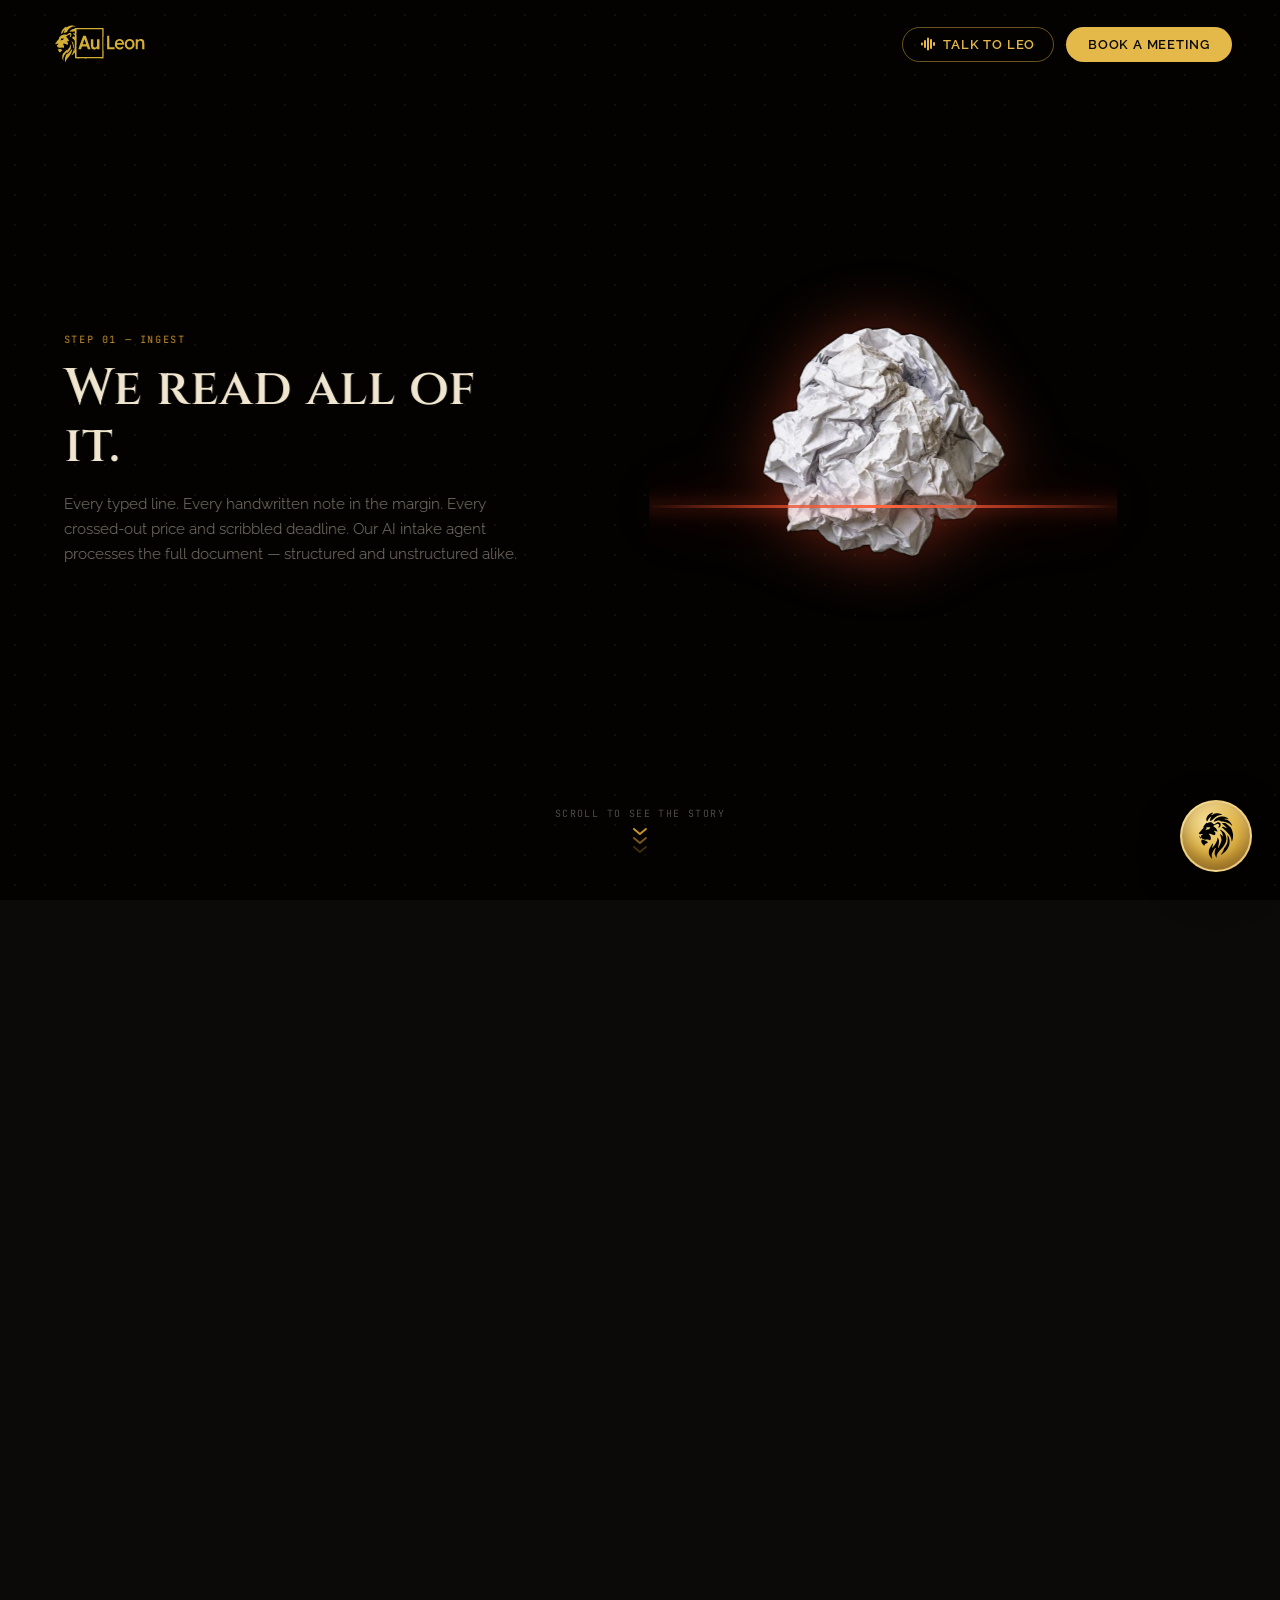
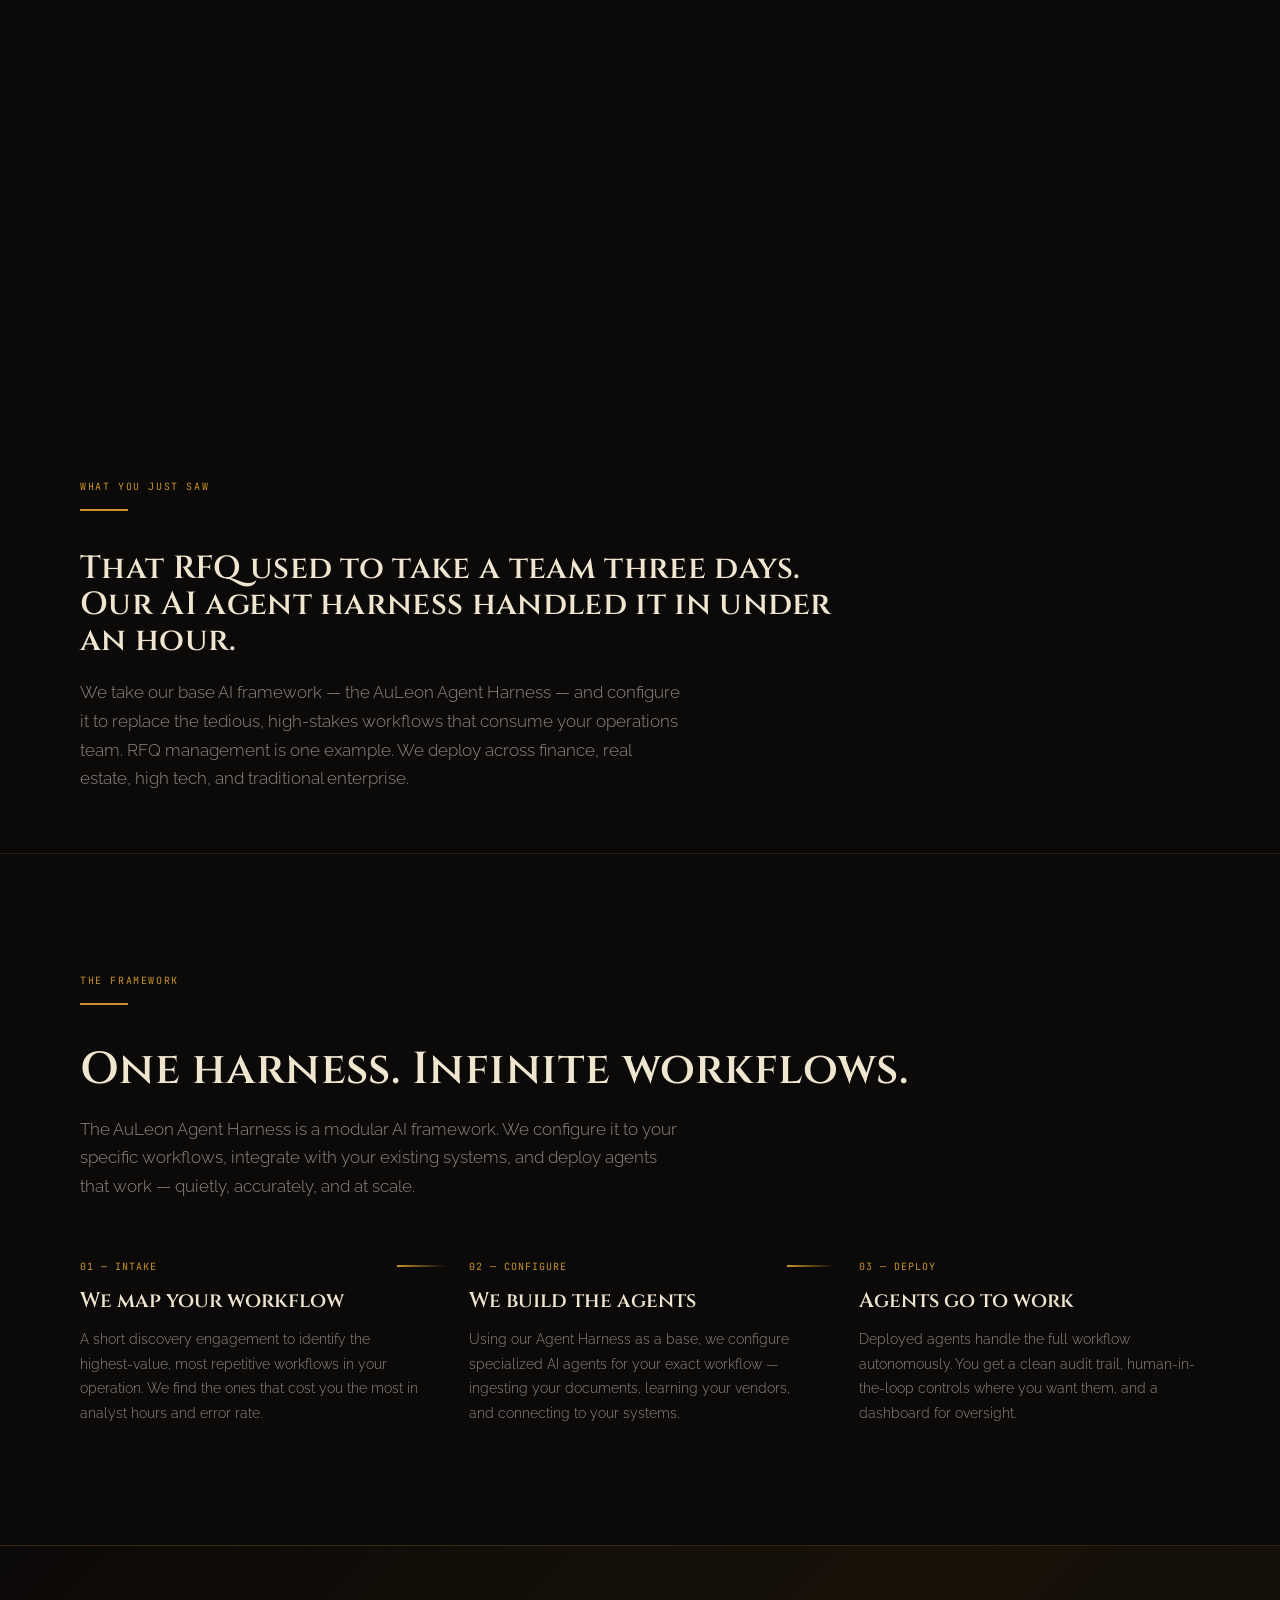
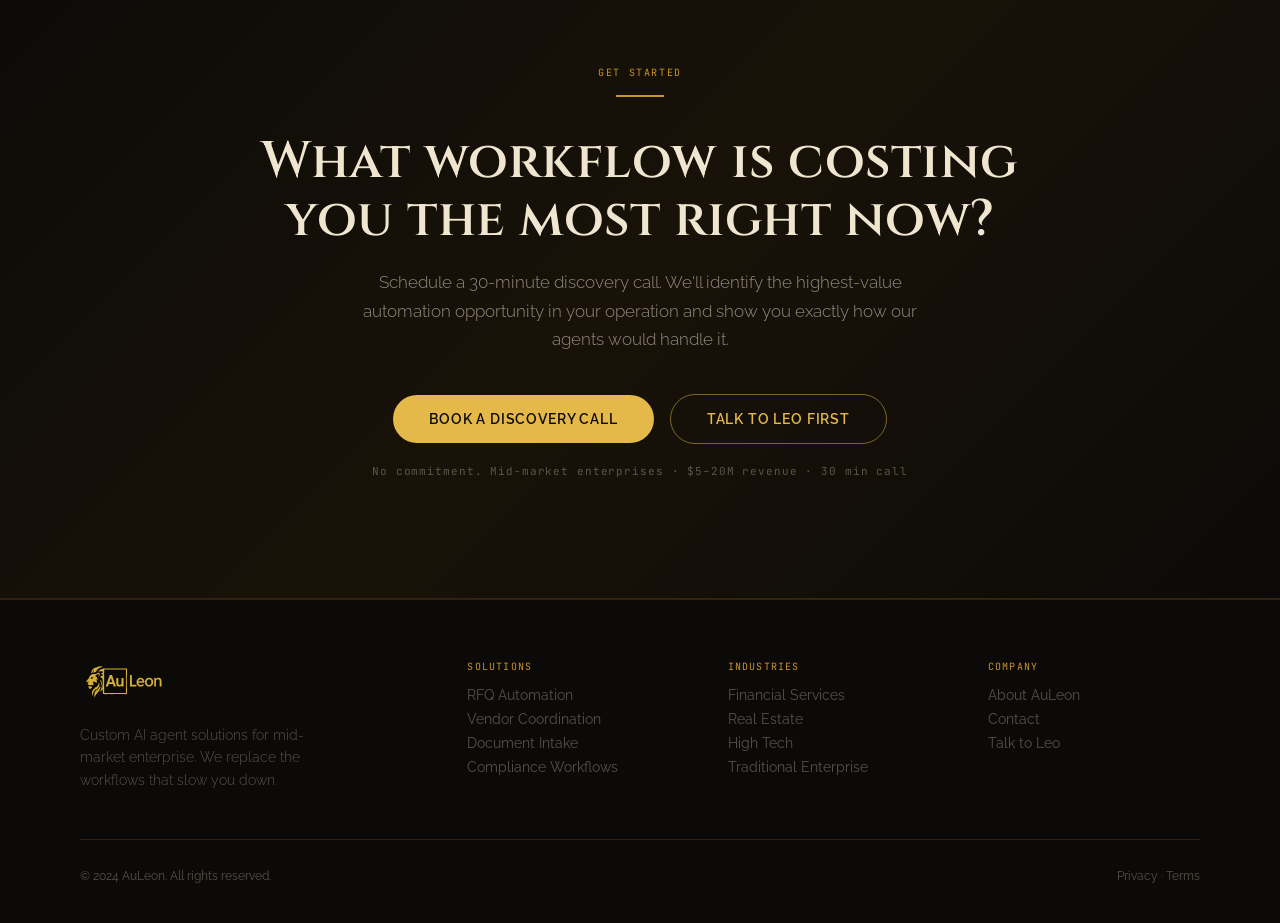
==== index.html @ 20fb51c5 "Rename AuLeon.html to index.html for Vercel serving" ====
<!DOCTYPE html>
<html lang="en">
<head>
<meta charset="UTF-8" />
<meta name="viewport" content="width=device-width, initial-scale=1" />
<title>AuLeon — Custom AI Solutions</title>
<link rel="stylesheet" href="auleon-styles.css" />
</head>
<body>

<!-- ── Progress line ─────────────────────────────────────── -->
<div id="progress-line"></div>

<!-- ── Nav ───────────────────────────────────────────────── -->
<nav id="nav">
  <img src="assets/logo.svg" alt="AuLeon" class="nav-logo" />
  <div class="nav-right">
    <button class="nav-chat-btn" onclick="toggleChat()">
      <svg width="14" height="14" viewBox="0 0 14 14" fill="currentColor"><rect x="0" y="5.5" width="2" height="3" rx="1"/><rect x="3" y="3" width="2" height="8" rx="1"/><rect x="6" y="0.5" width="2" height="13" rx="1"/><rect x="9" y="2" width="2" height="10" rx="1"/><rect x="12" y="5" width="2" height="4" rx="1"/></svg>
      Talk to Leo
    </button>
    <button class="nav-cta" onclick="slowScrollTo('cta-section')">Book a Meeting</button>
  </div>
</nav>

<!-- ══════════════════════════════════════════════════════════
     PARALLAX SCROLL SECTION  (600vh, sticky hero inside)
══════════════════════════════════════════════════════════ -->
<section id="scroll-section" style="height:400vh;">
  <div id="sticky-scene">

    <!-- (old particle/skyline/scan canvases removed — video is now the sole background) -->
    <canvas id="bg-canvas" style="display:none !important;"></canvas>
    <video   id="skyline-video" style="display:none !important;"></video>
    <canvas id="skyline-canvas" style="display:none !important;"></canvas>
    <canvas id="blue-scan-canvas" style="display:none !important;"></canvas>

    <!-- Scroll-synced background video (stays in place, scrubbed by scroll).
         NOTE: src is assigned via JS as a Blob URL so the whole file is local
         and fully seekable (mp4 moov atom is at end of file → not seekable
         via HTTP range without faststart). -->
    <video id="scroll-bg-video" muted playsinline preload="auto" autoplay loop
           data-src="assets/scroll-bg.mp4"
           style="position:absolute;inset:0;width:100%;height:100%;object-fit:cover;
                  z-index:1;pointer-events:none;opacity:0;
                  background:#0a0805;"></video>
    <!-- Once frames are extracted, we paint into this canvas instead of seeking the <video>. -->
    <canvas id="scroll-bg-canvas"
            style="position:absolute;inset:0;width:100%;height:100%;
                   z-index:1;pointer-events:none;
                   background:#0a0805;object-fit:cover;"></canvas>
    <!-- 30% black overlay over video. -->
    <div id="scroll-bg-overlay"
         style="position:absolute;inset:0;background:rgba(0,0,0,0.70);
                z-index:2;pointer-events:none;"></div>

    <!-- Loader -->
    <div id="loader">
      <img src="assets/logo.svg" alt="AuLeon" class="loader-logo" />
      <div id="loader-label">Preparing your story</div>
      <div id="loader-track"><div id="loader-bar"></div></div>
    </div>

    <!-- ── Paper anchor + canvas (sits ABOVE the video background) ── -->
    <div id="paper-anchor" style="position:relative;z-index:10;">
      <div id="paper-wrapper">
        <canvas id="paper-canvas"></canvas>
        <!-- Scan line overlay (lives inside paper-wrapper so it moves with it) -->
        <div id="scan-overlay">
          <div id="scan-line"></div>
        </div>
      </div>
    </div>

    <!-- ── Text blocks ──────────────────────────────────── -->

    <!-- 1. Hero text — RIGHT side, visible at start -->
    <div id="text-hero" class="text-block text-right">
      <div class="txt-label">Custom AI Solutions</div>
      <h1 class="txt-headline">The complexity behind every winning bid.</h1>
      <p class="txt-body">Custom AI agents that handle the entire RFQ workflow — from the first crumpled document to contract award. No spreadsheets. No missed annotations. No lost context.</p>
      <div style="display:flex;gap:12px;margin-top:26px;">
        <button class="txt-cta" onclick="slowScrollTo('scroll-section')">See How It Works</button>
        <button class="txt-cta secondary" onclick="toggleChat()">Talk to Leo</button>
      </div>
    </div>

    <!-- 2. Reality text — LEFT side, after paper lands -->
    <div id="text-reality" class="text-block text-left">
      <div class="txt-label">The Problem</div>
      <h2 class="txt-headline">This is how deals actually arrive.</h2>
      <p class="txt-body">Coffee-stained. Annotated by three different teams. Passed around until someone guesses at the right answer. Every mid-market enterprise knows this document. So do we.</p>
    </div>

    <!-- 3. Scan text — LEFT side, during red laser -->
    <div id="text-scan" class="text-block text-left">
      <div class="txt-label">Step 01 — Ingest</div>
      <h2 class="txt-headline">We read all of it.</h2>
      <p class="txt-body">Every typed line. Every handwritten note in the margin. Every crossed-out price and scribbled deadline. Our AI intake agent processes the full document — structured and unstructured alike.</p>
    </div>

    <!-- 4. Digitize text — LEFT side, paired with screen-1 (clean RFQ PDF) -->
    <div id="text-digitize" class="text-block text-left">
      <div class="txt-label">Step 02 — Structure</div>
      <h2 class="txt-headline">A clean, digital record.</h2>
      <p class="txt-body">Your RFQ becomes a structured, machine-readable document in seconds. Line items, specs, deadlines, clarification questions — each mapped to its owner and tracked through to completion.</p>
    </div>

    <!-- 5. Outreach text — LEFT side, paired with screen-2 (vendor outreach dispatched) -->
    <div id="text-outreach" class="text-block text-left">
      <div class="txt-label">Step 03 — Outreach</div>
      <h2 class="txt-headline">Suppliers contacted.<br>Replies tracked.</h2>
      <p class="txt-body">Fourteen vendors emailed with clarification requests — drafted, routed, and tracked automatically. Every reply maps back to the original line item. No analyst in the loop.</p>
    </div>

    <!-- 6. Negotiate & Score — LEFT side, paired with screens 3 + 4 (calls + bids) -->
    <div id="text-negotiate" class="text-block text-left">
      <div class="txt-label">Step 04 — Negotiate &amp; Score</div>
      <h2 class="txt-headline">Conversations had.<br>Bids weighed.</h2>
      <p class="txt-body">The agent conducts and transcribes vendor calls — pulling lead times, prices, and commitments without an analyst on the line. Then it normalizes 147 data points across every bid into one ranked comparison. Days of cross-referencing, in seconds.</p>
    </div>

    <!-- 7. Submit & Confirm — LEFT side, paired with screens 5 + 6 (submission + acknowledged) -->
    <div id="text-submit" class="text-block text-left">
      <div class="txt-label">Step 05 — Submit &amp; Confirm</div>
      <h2 class="txt-headline">Package compiled.<br>Receipt confirmed.</h2>
      <p class="txt-body">Quote form, certifications, pricing worksheet, and clarification responses — assembled into a complete bid package and submitted 23 hours before deadline. Receipt acknowledged. Full audit trail logged.</p>
    </div>

    <!-- 8. Final text — "What you just saw" — LEFT side, screen-7 on right -->
    <div id="text-award" class="text-block text-left">
      <div class="txt-label">What you just saw</div>
      <h2 class="txt-headline">Zero analysts.<br>One agent<br>harness.</h2>
      <p class="txt-body">Your messiest workflow — ingested, structured, executed, and delivered on time. This is what the AuLeon Agent Harness does for mid-market enterprises.</p>
      <div style="display:flex;gap:12px;margin-top:28px;flex-wrap:wrap;">
        <button class="txt-cta" onclick="slowScrollTo('scroll-section')">See How It Works</button>
        <button class="txt-cta secondary" onclick="toggleChat()">Talk to Leo</button>
      </div>
    </div>

    <!-- ── RFQ Screen overlays (provided images) ─────────── -->
    <div id="screen-1" class="screen-overlay">
      <img src="assets/frames/rfq_step_01.png" alt="Clean digital RFQ" />
    </div>
    <!-- Screen 2 — Outreach Emails Dispatched -->
    <div id="screen-2" class="screen-overlay screen-generated">
      <div class="sg-chrome">
        <span class="sg-dot r"></span><span class="sg-dot y"></span><span class="sg-dot g"></span>
        <span class="sg-title">Procurement Automation / Vendor Outreach</span>
        <span class="sg-badge submitted">14 SENT</span>
      </div>
      <div class="sg-body">
        <div class="sg-h1">Vendor outreach dispatched</div>
        <div class="sg-sub">AI agent drafted and routed 14 clarification requests — zero analyst involvement.</div>
        <div class="sg-card">
          <div class="sg-card-h">Outreach log</div>
          <div class="sg-row"><span>📧 Acme Metals — pricing clarification, lead time</span><span style="color:#15803d;font-size:11px;font-weight:600;">REPLIED 2h</span></div>
          <div class="sg-row"><span>📧 Summit Precision — ISO cert + capacity query</span><span style="color:#15803d;font-size:11px;font-weight:600;">REPLIED 4h</span></div>
          <div class="sg-row"><span>📧 NorthStar Fab — alternate spec inquiry</span><span style="color:#d97706;font-size:11px;font-weight:600;">AWAITING</span></div>
          <div class="sg-row"><span>📧 Riverside Components — volume discount table</span><span style="color:#15803d;font-size:11px;font-weight:600;">REPLIED 1h</span></div>
          <div class="sg-row"><span>📧 Pacific Alloys — material certification docs</span><span style="color:#15803d;font-size:11px;font-weight:600;">REPLIED 6h</span></div>
          <div class="sg-row"><span>📧 Cornerstone Mfg — delivery schedule confirm</span><span style="color:#d97706;font-size:11px;font-weight:600;">AWAITING</span></div>
          <div class="sg-row" style="color:#999;font-size:12px;">+8 additional vendors contacted</div>
        </div>
        <div style="font-size:11px;color:#15803d;background:#f0fdf4;border-radius:6px;padding:10px 14px;margin-top:4px;">
          ✅ 12/14 vendors responded · All replies mapped to RFQ line items automatically
        </div>
      </div>
    </div>

    <!-- Screen 3 — Calls Conducted -->
    <div id="screen-3" class="screen-overlay screen-generated">
      <div class="sg-chrome">
        <span class="sg-dot r"></span><span class="sg-dot y"></span><span class="sg-dot g"></span>
        <span class="sg-title">Procurement Automation / Call Intelligence</span>
        <span class="sg-badge confirmed">7 CALLS</span>
      </div>
      <div class="sg-body">
        <div class="sg-h1">Follow-up calls completed</div>
        <div class="sg-sub">Agent scheduled, conducted, and transcribed vendor calls — key commitments extracted automatically.</div>
        <div class="sg-card">
          <div class="sg-card-h">Call log</div>
          <div class="sg-row">
            <span>📞 Summit Precision · Lisa Chen<br><span style="font-size:11px;color:#999;">Confirmed 6-wk lead time · 5% volume break at 500 units</span></span>
            <span style="font-size:11px;color:#15803d;font-weight:600;">14 min</span>
          </div>
          <div class="sg-row">
            <span>📞 Acme Metals · Robert Hale<br><span style="font-size:11px;color:#999;">Alt grade approved · cert docs emailed same day</span></span>
            <span style="font-size:11px;color:#15803d;font-weight:600;">9 min</span>
          </div>
          <div class="sg-row">
            <span>📞 Riverside Components · Dana Park<br><span style="font-size:11px;color:#999;">Price firm 60 days · delivery to dock confirmed</span></span>
            <span style="font-size:11px;color:#15803d;font-weight:600;">11 min</span>
          </div>
          <div class="sg-row" style="color:#999;font-size:12px;">+4 additional call records on file</div>
        </div>
        <div style="font-size:11px;color:#1d4ed8;background:#dbeafe;border-radius:6px;padding:10px 14px;margin-top:4px;">
          📋 All commitments auto-logged · 0 manual notes required
        </div>
      </div>
    </div>

    <!-- Screen 4 — Spreadsheets Crunched -->
    <div id="screen-4" class="screen-overlay screen-generated">
      <div class="sg-chrome">
        <span class="sg-dot r"></span><span class="sg-dot y"></span><span class="sg-dot g"></span>
        <span class="sg-title">Procurement Automation / Bid Analysis</span>
        <span class="sg-badge awarded">ANALYZED</span>
      </div>
      <div class="sg-body">
        <div class="sg-h1">Bid comparison compiled</div>
        <div class="sg-sub">147 data points across 12 vendors — normalized, weighted, and ranked in seconds.</div>
        <div style="overflow-x:auto;margin-bottom:14px;">
          <table style="width:100%;border-collapse:collapse;font-size:12px;">
            <thead>
              <tr style="background:#f5f3f0;text-transform:uppercase;letter-spacing:0.05em;font-size:10px;color:#999;">
                <th style="padding:8px 10px;text-align:left;border-bottom:1px solid #e8e5e0;">Vendor</th>
                <th style="padding:8px 10px;text-align:right;border-bottom:1px solid #e8e5e0;">Unit $</th>
                <th style="padding:8px 10px;text-align:right;border-bottom:1px solid #e8e5e0;">Lead Wks</th>
                <th style="padding:8px 10px;text-align:right;border-bottom:1px solid #e8e5e0;">Cert</th>
                <th style="padding:8px 10px;text-align:right;border-bottom:1px solid #e8e5e0;">Score</th>
              </tr>
            </thead>
            <tbody>
              <tr style="background:#f0fdf4;">
                <td style="padding:8px 10px;font-weight:700;border-bottom:1px solid #e8e5e0;">Summit Precision ★</td>
                <td style="padding:8px 10px;text-align:right;border-bottom:1px solid #e8e5e0;">$4.62</td>
                <td style="padding:8px 10px;text-align:right;border-bottom:1px solid #e8e5e0;">6</td>
                <td style="padding:8px 10px;text-align:right;border-bottom:1px solid #e8e5e0;color:#15803d;">✓</td>
                <td style="padding:8px 10px;text-align:right;border-bottom:1px solid #e8e5e0;font-weight:700;color:#15803d;">94</td>
              </tr>
              <tr>
                <td style="padding:8px 10px;border-bottom:1px solid #e8e5e0;">Acme Metals</td>
                <td style="padding:8px 10px;text-align:right;border-bottom:1px solid #e8e5e0;">$4.88</td>
                <td style="padding:8px 10px;text-align:right;border-bottom:1px solid #e8e5e0;">8</td>
                <td style="padding:8px 10px;text-align:right;border-bottom:1px solid #e8e5e0;color:#15803d;">✓</td>
                <td style="padding:8px 10px;text-align:right;border-bottom:1px solid #e8e5e0;">81</td>
              </tr>
              <tr>
                <td style="padding:8px 10px;border-bottom:1px solid #e8e5e0;">Riverside Components</td>
                <td style="padding:8px 10px;text-align:right;border-bottom:1px solid #e8e5e0;">$5.10</td>
                <td style="padding:8px 10px;text-align:right;border-bottom:1px solid #e8e5e0;">5</td>
                <td style="padding:8px 10px;text-align:right;border-bottom:1px solid #e8e5e0;color:#d97706;">~</td>
                <td style="padding:8px 10px;text-align:right;border-bottom:1px solid #e8e5e0;">76</td>
              </tr>
              <tr style="color:#999;">
                <td style="padding:8px 10px;font-size:11px;" colspan="5">+9 additional vendors scored</td>
              </tr>
            </tbody>
          </table>
        </div>
        <div style="font-size:11px;color:#92400e;background:#fef3c7;border-radius:6px;padding:10px 14px;">
          ⚡ 147 cells processed · Recommendation: Summit Precision · Est. savings vs. avg bid: $18,400
        </div>
      </div>
    </div>

    <!-- ── Generated screens (submission / receipt / award) ── -->

    <!-- Screen 5 — RFQ Submission -->
    <div id="screen-5" class="screen-overlay screen-generated">
      <div class="sg-chrome">
        <span class="sg-dot r"></span><span class="sg-dot y"></span><span class="sg-dot g"></span>
        <span class="sg-title">Procurement Automation / RFQ Workspace</span>
        <span class="sg-badge submitted">SUBMITTED</span>
      </div>
      <div class="sg-body">
        <div class="sg-h1">Quote submitted successfully</div>
        <div class="sg-sub">AI agent compiled and transmitted the complete response package — 0 manual steps required.</div>
        <div class="sg-grid">
          <div class="sg-field"><div class="sg-field-label">RFQ Number</div><div class="sg-field-val">RFQ-24-0417</div></div>
          <div class="sg-field"><div class="sg-field-label">Submitted</div><div class="sg-field-val">May 01, 2024 · 11:42 AM ET</div></div>
          <div class="sg-field"><div class="sg-field-label">Recipient</div><div class="sg-field-val">NorthPoint Industries, LLC</div></div>
          <div class="sg-field"><div class="sg-field-label">Total Quoted</div><div class="sg-field-val" style="color:#15803d;font-weight:700;">$278,850.00</div></div>
        </div>
        <div class="sg-card">
          <div class="sg-card-h">Submission package</div>
          <div class="sg-row"><span>Completed quote form (RFQ-24-0417)</span><span style="color:#15803d;font-weight:600;">✓ Attached</span></div>
          <div class="sg-row"><span>Company overview + W-9</span><span style="color:#15803d;font-weight:600;">✓ Attached</span></div>
          <div class="sg-row"><span>ISO / AS9100 certificates</span><span style="color:#15803d;font-weight:600;">✓ Attached</span></div>
          <div class="sg-row"><span>Pricing worksheet (60-day firm)</span><span style="color:#15803d;font-weight:600;">✓ Attached</span></div>
          <div class="sg-row"><span>Clarification responses (4 items)</span><span style="color:#15803d;font-weight:600;">✓ Attached</span></div>
        </div>
        <div style="font-size:11px;color:#15803d;background:#f0fdf4;border-radius:6px;padding:10px 14px;margin-top:4px;">
          ✅ Submitted 23 hours before deadline · Est. Annual Spend flagged: $1.1M · Recommend Award: Y
        </div>
      </div>
    </div>

    <!-- Screen 6 — Receipt Confirmation -->
    <div id="screen-6" class="screen-overlay screen-generated">
      <div class="sg-chrome">
        <span class="sg-dot r"></span><span class="sg-dot y"></span><span class="sg-dot g"></span>
        <span class="sg-title">Procurement Automation / Confirmation</span>
        <span class="sg-badge confirmed">CONFIRMED</span>
      </div>
      <div class="sg-body">
        <div class="sg-h1">Submission acknowledged</div>
        <div class="sg-sub">NorthPoint Industries has confirmed receipt of your complete response package.</div>
        <div class="sg-grid">
          <div class="sg-field"><div class="sg-field-label">Confirmation ID</div><div class="sg-field-val" style="font-family:monospace;">#NPI-2024-4827</div></div>
          <div class="sg-field"><div class="sg-field-label">Received by</div><div class="sg-field-val">Lisa M. Anderson, CPPB</div></div>
          <div class="sg-field"><div class="sg-field-label">Timestamp</div><div class="sg-field-val">May 01, 2024 · 2:11 PM ET</div></div>
          <div class="sg-field"><div class="sg-field-label">Review period</div><div class="sg-field-val">7–10 business days</div></div>
        </div>
        <div class="sg-card">
          <div class="sg-card-h">Audit trail</div>
          <div class="sg-row"><span style="color:#999;font-size:11px;">09:47</span><span style="font-size:13px;">Requirements extracted from RFQ PDF</span></div>
          <div class="sg-row"><span style="color:#999;font-size:11px;">09:49</span><span style="font-size:13px;">Clarification emails drafted and routed</span></div>
          <div class="sg-row"><span style="color:#999;font-size:11px;">10:14</span><span style="font-size:13px;">All supplier responses received and mapped</span></div>
          <div class="sg-row"><span style="color:#999;font-size:11px;">11:40</span><span style="font-size:13px;">Submission package compiled and reviewed</span></div>
          <div class="sg-row"><span style="color:#999;font-size:11px;">11:42</span><span style="font-size:13px;color:#15803d;font-weight:600;">Quote submitted · Confirmed by recipient</span></div>
        </div>
      </div>
    </div>

    <!-- Screen 7 — Contract Awarded (right side, text is left) -->
    <div id="screen-7" class="screen-overlay screen-generated">
      <div class="sg-chrome">
        <span class="sg-dot r"></span><span class="sg-dot y"></span><span class="sg-dot g"></span>
        <span class="sg-title">Procurement Automation / Award Notice</span>
        <span class="sg-badge awarded">AWARDED</span>
      </div>
      <div class="sg-body">
        <div class="sg-award-hero">
          <div class="sg-award-icon">🏆</div>
          <div class="sg-award-title">Contract Awarded</div>
          <div class="sg-award-sub">NorthPoint Industries, LLC — Award Notice · RFQ-24-0417</div>
          <div class="sg-award-amount">$278,850.00</div>
          <div class="sg-award-label">Contract value · Est. Annual Spend $1.1M</div>
        </div>
        <div class="sg-grid" style="margin-top:0;">
          <div class="sg-field"><div class="sg-field-label">Contract No.</div><div class="sg-field-val" style="font-family:monospace;">NPI-CON-2024-0417</div></div>
          <div class="sg-field"><div class="sg-field-label">Awarded to</div><div class="sg-field-val">Summit Precision Mfg.</div></div>
          <div class="sg-field"><div class="sg-field-label">Start date</div><div class="sg-field-val">June 01, 2024</div></div>
          <div class="sg-field"><div class="sg-field-label">Performance period</div><div class="sg-field-val">12 months</div></div>
        </div>
        <div style="text-align:center;margin-top:18px;font-size:12px;color:#92400e;background:#fef3c7;border-radius:6px;padding:10px 14px;">
          ✦ 0 analysts required · 0 manual emails · 100% on-time submission · Handled by AuLeon AI Agent Harness
        </div>
      </div>
    </div>

    <!-- ── Scroll prompt ──────────────────────────────────── -->
    <div id="scroll-prompt">
      <span class="sp-label">scroll to see the story</span>
      <div class="sp-arrow">
        <svg class="sp-chev" viewBox="0 0 14 7"><path d="M1 1 L7 6 L13 1"></path></svg>
        <svg class="sp-chev" viewBox="0 0 14 7"><path d="M1 1 L7 6 L13 1"></path></svg>
        <svg class="sp-chev" viewBox="0 0 14 7"><path d="M1 1 L7 6 L13 1"></path></svg>
      </div>
    </div>

  </div><!-- /sticky-scene -->
</section>

<!-- ══════════════════════════════════════════════════════════
     BELOW FOLD
══════════════════════════════════════════════════════════ -->

<!-- Bridge -->
<section id="bridge" class="section">
  <div class="section-label">What you just saw</div>
  <div class="section-rule"></div>
  <h2 class="section-headline">That RFQ used to take a team three days.<br>Our AI agent harness handled it in under an hour.</h2>
  <p class="section-body" style="margin-top:18px;">We take our base AI framework — the AuLeon Agent Harness — and configure it to replace the tedious, high-stakes workflows that consume your operations team. RFQ management is one example. We deploy across finance, real estate, high tech, and traditional enterprise.</p>
</section>

<!-- How it works -->
<section id="how-it-works" class="section">
  <div class="section-label">The Framework</div>
  <div class="section-rule"></div>
  <h2 class="section-headline">One harness. Infinite workflows.</h2>
  <p class="section-body" style="margin-bottom:0;">The AuLeon Agent Harness is a modular AI framework. We configure it to your specific workflows, integrate with your existing systems, and deploy agents that work — quietly, accurately, and at scale.</p>
  <div class="hiw-steps">
    <div class="hiw-step">
      <div class="hiw-connector"></div>
      <div class="hiw-step-no">01 — Intake</div>
      <div class="hiw-step-title">We map your workflow</div>
      <div class="hiw-step-body">A short discovery engagement to identify the highest-value, most repetitive workflows in your operation. We find the ones that cost you the most in analyst hours and error rate.</div>
    </div>
    <div class="hiw-step">
      <div class="hiw-connector"></div>
      <div class="hiw-step-no">02 — Configure</div>
      <div class="hiw-step-title">We build the agents</div>
      <div class="hiw-step-body">Using our Agent Harness as a base, we configure specialized AI agents for your exact workflow — ingesting your documents, learning your vendors, and connecting to your systems.</div>
    </div>
    <div class="hiw-step">
      <div class="hiw-step-no">03 — Deploy</div>
      <div class="hiw-step-title">Agents go to work</div>
      <div class="hiw-step-body">Deployed agents handle the full workflow autonomously. You get a clean audit trail, human-in-the-loop controls where you want them, and a dashboard for oversight.</div>
    </div>
  </div>
</section>

<!-- CTA -->
<section id="cta-section">
  <div class="section-label" style="text-align:center;">Get Started</div>
  <div class="section-rule" style="margin:0 auto 36px;"></div>
  <h2 class="section-headline">What workflow is costing<br>you the most right now?</h2>
  <p class="section-body">Schedule a 30-minute discovery call. We'll identify the highest-value automation opportunity in your operation and show you exactly how our agents would handle it.</p>
  <div class="cta-cluster">
    <button class="cta-btn primary" onclick="toggleChat()">Book a Discovery Call</button>
    <button class="cta-btn ghost" onclick="toggleChat()">Talk to Leo First</button>
  </div>
  <div class="cta-tagline">No commitment. Mid-market enterprises · $5–20M revenue · 30 min call</div>
</section>

<!-- Footer -->
<footer>
  <div class="foot-brand">
    <img src="assets/logo.svg" alt="AuLeon" />
    <div class="foot-tagline">Custom AI agent solutions for mid-market enterprise. We replace the workflows that slow you down.</div>
  </div>
  <div class="foot-col">
    <div class="foot-col-title">Solutions</div>
    <a href="#">RFQ Automation</a>
    <a href="#">Vendor Coordination</a>
    <a href="#">Document Intake</a>
    <a href="#">Compliance Workflows</a>
  </div>
  <div class="foot-col">
    <div class="foot-col-title">Industries</div>
    <a href="#">Financial Services</a>
    <a href="#">Real Estate</a>
    <a href="#">High Tech</a>
    <a href="#">Traditional Enterprise</a>
  </div>
  <div class="foot-col">
    <div class="foot-col-title">Company</div>
    <a href="#">About AuLeon</a>
    <a href="#">Contact</a>
    <a href="#" onclick="toggleChat();return false;">Talk to Leo</a>
  </div>
  <div class="foot-bottom">
    <span class="foot-copy">© 2024 AuLeon. All rights reserved.</span>
    <span class="foot-copy">Privacy · Terms</span>
  </div>
</footer>

<!-- ══════════════════════════════════════════════════════════
     BACK TO TOP
══════════════════════════════════════════════════════════ -->
<button id="back-to-top" onclick="fastScrollTo(0)" title="Back to top" aria-label="Back to top">
  <svg width="18" height="18" viewBox="0 0 18 18" fill="none">
    <path d="M9 14 L9 4 M4 9 L9 4 L14 9" stroke="currentColor" stroke-width="2" stroke-linecap="round" stroke-linejoin="round" fill="none"/>
  </svg>
</button>

<!-- ══════════════════════════════════════════════════════════
     CHAT
══════════════════════════════════════════════════════════ -->
<button id="chat-bubble" onclick="toggleChat()" title="Talk to Leo">
  <span class="leo-mask leo-mask--bubble"><img src="assets/lion-head.svg" alt="Leo" /></span>
</button>

<div id="chat-modal">
  <div class="chat-header">
    <div class="chat-avatar">
      <span class="leo-mask leo-mask--avatar"><img src="assets/lion-head.svg" alt="Leo" /></span>
    </div>
    <div class="chat-header-info">
      <div class="chat-agent-name">Leo</div>
      <div class="chat-agent-status">
        <span class="chat-status-dot"></span>
        AuLeon AI Agent · voice &amp; text
      </div>
    </div>
    <button class="chat-close" onclick="toggleChat()">✕</button>
  </div>
  <div class="chat-messages" id="chat-messages">
    <div class="chat-msg agent">Hi, I'm Leo — AuLeon's AI agent. I can tell you about what we do, how our agent harness works, or help you figure out if we're a fit for your business. What's on your mind?</div>
  </div>
  <div class="chat-footer">
    <textarea class="chat-input" id="chat-input" placeholder="Ask anything about AuLeon…" rows="1" onkeydown="chatKeydown(event)"></textarea>
    <button class="chat-mic" id="chat-mic" onclick="toggleMic()" title="Voice input">
      <svg width="16" height="16" viewBox="0 0 16 16" fill="currentColor">
        <rect x="0"  y="6"   width="2" height="4"  rx="1"/>
        <rect x="3"  y="3.5" width="2" height="9"  rx="1"/>
        <rect x="6"  y="1"   width="2" height="14" rx="1"/>
        <rect x="9"  y="3"   width="2" height="10" rx="1"/>
        <rect x="12" y="5"   width="2" height="6"  rx="1"/>
        <rect x="14.5" y="6.5" width="1.5" height="3" rx="0.75"/>
      </svg>
    </button>
    <button class="chat-send" onclick="sendChat()">➤</button>
  </div>
</div>

<script src="auleon-scene.js"></script>
<script>
// ── Chat ──────────────────────────────────────────────────
// ── Slow scroll-to (custom, ~5x slower than default smooth) ───────────────
function slowScrollTo(target) {
  const startY = window.scrollY;
  let endY;
  if (typeof target === 'number') {
    endY = target;
  } else {
    const el = document.getElementById(target);
    if (!el) return;
    endY = el.getBoundingClientRect().top + window.scrollY;
  }
  const dist = endY - startY;
  if (Math.abs(dist) < 4) return;
  // Linear, consistent speed (~5x slower than a default smooth scroll).
  // Snappy linear scroll — fast enough that the button doesn't feel like a wait.
  const PX_PER_SEC = 4500;
  const duration   = Math.min(1400, Math.max(450, Math.abs(dist) / PX_PER_SEC * 1000));
  const startT     = performance.now();
  function step(now) {
    const t  = Math.min(1, (now - startT) / duration);
    window.scrollTo(0, startY + dist * t);   // linear easing — same speed throughout
    if (t < 1) requestAnimationFrame(step);
  }
  requestAnimationFrame(step);
}

// Fast scroll for back-to-top — short and snappy.
function fastScrollTo(y) {
  const startY = window.scrollY;
  const dist   = y - startY;
  if (Math.abs(dist) < 4) return;
  const duration = 550;
  const startT   = performance.now();
  const easeOut  = (t) => 1 - Math.pow(1 - t, 3);
  function step(now) {
    const t = Math.min(1, (now - startT) / duration);
    window.scrollTo(0, startY + dist * easeOut(t));
    if (t < 1) requestAnimationFrame(step);
  }
  requestAnimationFrame(step);
}

// ── Back-to-top visibility ────────────────────────────────────────────────
window.addEventListener('scroll', () => {
  const btn = document.getElementById('back-to-top');
  if (!btn) return;
  btn.classList.toggle('visible', window.scrollY > window.innerHeight * 0.6);
}, { passive: true });

// ── Skyline video graceful fallback ──────────────────────────────────────
document.addEventListener('DOMContentLoaded', () => {
  const v = document.getElementById('skyline-video');
  if (!v) return;
  // Probe for the file silently; only attach + reveal if it actually exists.
  const candidates = ['assets/skyline.mp4', 'assets/skyline.webm'];
  (async () => {
    for (const url of candidates) {
      try {
        const r = await fetch(url, { method: 'HEAD' });
        if (r.ok) {
          v.src = url;
          v.style.display = 'block';
          v.play().catch(() => {});
          const reveal = () => {
            v.style.opacity = '0.85';
            const sc = document.getElementById('skyline-canvas');
            if (sc) sc.style.opacity = '0';
          };
          v.addEventListener('loadeddata', reveal);
          v.addEventListener('canplay', reveal);
          return;
        }
      } catch (_) { /* silent */ }
    }
    // No video available — canvas skyline stays as the fallback.
  })();
});

function toggleChat() {
  const modal  = document.getElementById('chat-modal');
  const bubble = document.getElementById('chat-bubble');
  const open   = modal.classList.toggle('open');
  bubble.classList.toggle('open', open);
  if (open) setTimeout(() => document.getElementById('chat-input').focus(), 280);
}

function chatKeydown(e) {
  if (e.key === 'Enter' && !e.shiftKey) { e.preventDefault(); sendChat(); }
}

function sendChat() {
  const input = document.getElementById('chat-input');
  const text  = input.value.trim();
  if (!text) return;
  addMsg(text, 'user');
  input.value = '';
  input.style.height = '';
  // Stream response via Claude
  const msgs = document.getElementById('chat-messages');
  const el = document.createElement('div');
  el.className = 'chat-msg agent';
  el.textContent = '…';
  msgs.appendChild(el);
  msgs.scrollTop = msgs.scrollHeight;

  window.claude.complete({
    messages: [
      { role: 'user', content: `You are Leo, AuLeon's friendly AI sales agent. AuLeon builds custom AI agent harnesses for mid-market enterprises ($5–20M revenue) in finance, real estate, high tech, and traditional companies. The core product replaces tedious workflows like RFQ management — document intake, requirements extraction, supplier outreach, and bid submission. Keep answers concise (2–4 sentences). User asks: ${text}` }
    ]
  }).then(reply => {
    el.textContent = reply;
    msgs.scrollTop = msgs.scrollHeight;
  }).catch(() => {
    el.textContent = "I'd love to answer that — let's book a call so I can give you a proper answer tailored to your business.";
    msgs.scrollTop = msgs.scrollHeight;
  });
}

function addMsg(text, role) {
  const msgs = document.getElementById('chat-messages');
  const el = document.createElement('div');
  el.className = 'chat-msg ' + role;
  el.textContent = text;
  msgs.appendChild(el);
  msgs.scrollTop = msgs.scrollHeight;
}

let micActive = false;
function toggleMic() {
  micActive = !micActive;
  document.getElementById('chat-mic').classList.toggle('listening', micActive);
  // Voice implementation hook
}

// Auto-resize textarea
document.addEventListener('DOMContentLoaded', () => {
  const ta = document.getElementById('chat-input');
  if (ta) {
    ta.addEventListener('input', () => {
      ta.style.height = '';
      ta.style.height = Math.min(ta.scrollHeight, 100) + 'px';
    });
  }
});
</script>

</body>
</html>
---- auleon-styles.css ----
/* AuLeon — hi-fi parallax site styles */
@import url('https://fonts.googleapis.com/css2?family=Cinzel:wght@400;600;700&family=Raleway:wght@300;400;500;600;700&family=JetBrains+Mono:wght@400;500&display=swap');

:root {
  --bg:       #0c0a08;
  --bg2:      #131009;
  --gold:     #c8932b;
  --gold2:    #e4b94a;
  --gold3:    #f3dc94;
  --text:     #f0e6d0;
  --text2:    rgba(240,230,208,0.58);
  --text3:    rgba(240,230,208,0.32);
  --red:      #d44030;
  --blue:     #4a8fc8;
  --border:   rgba(200,147,43,0.18);
  --font-d:   'Cinzel', Georgia, serif;
  --font-b:   'Raleway', system-ui, sans-serif;
  --font-m:   'JetBrains Mono', monospace;
}

*, *::before, *::after { box-sizing: border-box; margin: 0; padding: 0; }
html { scroll-behavior: smooth; }

body {
  background: var(--bg);
  color: var(--text);
  font-family: var(--font-b);
  -webkit-font-smoothing: antialiased;
  overflow-x: hidden;
}

/* ── Grain + dot-grid overlay ────────────────────────────── */
body::before {
  content: "";
  position: fixed; inset: 0; z-index: 0; pointer-events: none;
  background-image: url("data:image/svg+xml,%3Csvg xmlns='http://www.w3.org/2000/svg' width='200' height='200'%3E%3Cfilter id='n'%3E%3CfeTurbulence type='fractalNoise' baseFrequency='0.75' numOctaves='4' stitchTiles='stitch'/%3E%3C/filter%3E%3Crect width='200' height='200' filter='url(%23n)' opacity='0.07'/%3E%3C/svg%3E");
  opacity: 0.75;
}
/* Dot-grid for depth & parallax visibility */
body::after {
  content: "";
  position: fixed; inset: 0; z-index: 0; pointer-events: none;
  background-image: radial-gradient(circle, rgba(200,147,43,0.09) 1px, transparent 1px);
  background-size: 30px 30px;
}

/* ── Nav ───────────────────────────────────────────────── */
#nav {
  position: fixed; top: 0; left: 0; right: 0; z-index: 200;
  display: flex; align-items: center; justify-content: space-between;
  padding: 18px 48px;
  transition: background 0.4s ease, backdrop-filter 0.4s ease;
}
#nav.scrolled {
  background: rgba(12,10,8,0.82);
  backdrop-filter: blur(18px) saturate(140%);
  border-bottom: 1px solid var(--border);
}
.nav-logo { height: 52px; width: auto; }
.nav-right { display: flex; align-items: center; gap: 12px; }
.nav-cta {
  font-family: var(--font-b); font-size: 13px; font-weight: 600;
  letter-spacing: 0.06em; text-transform: uppercase;
  color: var(--bg); background: var(--gold2);
  padding: 10px 22px; border-radius: 999px; border: none; cursor: pointer;
  transition: background 0.2s, transform 0.15s;
}
.nav-cta:hover { background: var(--gold3); transform: translateY(-1px); }
.nav-chat-btn {
  font-family: var(--font-b); font-size: 13px; font-weight: 600;
  letter-spacing: 0.06em; text-transform: uppercase;
  background: transparent; color: var(--gold2);
  padding: 9px 18px; border-radius: 999px;
  border: 1.5px solid rgba(228,185,74,0.45);
  cursor: pointer; transition: 0.2s;
  display: flex; align-items: center; gap: 8px;
}
.nav-chat-btn:hover { border-color: var(--gold2); background: rgba(228,185,74,0.08); }

/* ── Progress bar ──────────────────────────────────────── */
#progress-line {
  position: fixed; top: 0; left: 0; right: 0; height: 2px; z-index: 201;
  background: linear-gradient(to right, var(--gold), var(--gold2));
  transform: scaleX(0); transform-origin: left center;
  transition: transform 0.05s linear;
}

/* ── Scroll section + sticky scene ─────────────────────── */
#scroll-section { position: relative; height: 400vh; }

#sticky-scene {
  position: sticky; top: 0; height: 100vh; overflow: hidden;
  background: var(--bg);
}

/* ── Background canvas ─────────────────────────────────── */
#bg-canvas {
  position: absolute; inset: 0; width: 100%; height: 100%;
  pointer-events: none; z-index: 1;
}
#skyline-canvas {
  position: absolute; inset: 0; width: 100%; height: 100%;
  pointer-events: none; z-index: 2;
  opacity: 0.6;
}

/* ── Loader ────────────────────────────────────────────── */
#loader {
  position: absolute; inset: 0; z-index: 100;
  display: flex; flex-direction: column; align-items: center; justify-content: center;
  background: var(--bg); gap: 20px;
}
#loader-label {
  font-family: var(--font-m); font-size: 11px;
  color: var(--text3); letter-spacing: 0.1em; text-transform: uppercase;
}
#loader-track {
  width: 200px; height: 2px; background: rgba(200,147,43,0.2); border-radius: 1px; overflow: hidden;
}
#loader-bar {
  height: 100%; width: 0%; background: var(--gold2);
  transition: width 0.2s ease; border-radius: 1px;
}
.loader-logo { height: 64px; width: auto; filter: brightness(0.9); }

/* ── Paper stage ───────────────────────────────────────── */
#paper-anchor {
  position: absolute; left: 50%; top: 50%; z-index: 10; pointer-events: none;
}
#paper-wrapper {
  position: relative;
  width: 52vh;
  aspect-ratio: 1264 / 1636;
  margin-left: -26vh;
  margin-top: -33.8vh;
  transform-origin: center center;
  will-change: transform, opacity;
  transition: filter 0.3s ease;
}
#paper-canvas {
  position: absolute; inset: 0; width: 100%; height: 100%;
}

/* ── Scan overlay ──────────────────────────────────────── */
#scan-overlay {
  position: absolute; inset: 0; overflow: hidden;
  pointer-events: none; opacity: 0;
  transition: opacity 0.15s ease;
}
#scan-line {
  position: absolute; left: -5%; right: -5%; height: 3px; top: 0;
  transition: top 0.02s linear;
}
#scan-overlay[data-mode="red"] #scan-line {
  background: linear-gradient(90deg, transparent, rgba(220,70,40,0.7), #ff6640, rgba(220,70,40,0.7), transparent);
  box-shadow: 0 0 18px rgba(220,70,40,0.8), 0 0 40px rgba(220,70,40,0.4);
}
#scan-overlay[data-mode="blue"] #scan-line {
  background: linear-gradient(90deg, transparent, rgba(60,120,240,0.7), #7ab4ff, rgba(60,120,240,0.7), transparent);
  box-shadow: 0 0 18px rgba(60,120,240,0.8), 0 0 50px rgba(60,120,240,0.4);
}

/* ── Text blocks ───────────────────────────────────────── */
.text-block {
  position: absolute; top: 0; bottom: 0; z-index: 20;
  width: 36%; max-width: 520px;
  display: flex; flex-direction: column; justify-content: center;
  opacity: 0; pointer-events: none;
  will-change: opacity, transform;
}
.text-block.text-left  { left: 5vw; }
.text-block.text-right { right: 5vw; }
.text-block.text-center {
  left: 0; right: 0; margin: 0 auto;
  width: 54%; text-align: center; align-items: center;
}

.txt-label {
  font-family: var(--font-m); font-size: 10px;
  letter-spacing: 0.16em; text-transform: uppercase;
  color: var(--gold); margin-bottom: 14px;
}
.txt-headline {
  font-family: var(--font-d);
  font-size: clamp(2rem, 4vw, 3.4rem);
  font-weight: 600; line-height: 1.12;
  color: var(--text); margin-bottom: 18px;
  letter-spacing: 0.01em;
}
.txt-body {
  font-family: var(--font-b); font-size: clamp(0.95rem, 1.1vw, 1.1rem);
  font-weight: 300; line-height: 1.65;
  color: var(--text2);
}
.txt-cta {
  display: inline-block; margin-top: 28px;
  font-family: var(--font-b); font-size: 13px; font-weight: 600;
  letter-spacing: 0.08em; text-transform: uppercase;
  color: var(--bg); background: var(--gold2);
  padding: 14px 30px; border-radius: 999px; cursor: pointer;
  transition: background 0.2s, transform 0.15s; border: none;
}
.txt-cta:hover { background: var(--gold3); transform: translateY(-2px); }
.txt-cta.secondary {
  background: transparent; color: var(--gold2);
  border: 1.5px solid rgba(228,185,74,0.5); margin-left: 14px;
}
.txt-cta.secondary:hover { border-color: var(--gold2); background: rgba(228,185,74,0.08); }

/* ── Screen overlays ───────────────────────────────────── */
.screen-overlay {
  position: absolute; top: 50%; right: 4vw;
  transform: translateY(-50%);
  max-height: 78vh; max-width: 46vw;
  z-index: 15; opacity: 0; pointer-events: none;
  border-radius: 12px;
  box-shadow: 0 24px 80px rgba(0,0,0,0.6), 0 0 0 1px rgba(255,255,255,0.08);
  will-change: opacity, transform;
  overflow: hidden;
}
.screen-overlay img {
  display: block; max-height: 78vh; max-width: 46vw;
  width: auto; height: auto;
}
.screen-overlay.screen-center {
  right: auto; left: 50%;
  transform: translate(-50%, -50%);
  max-width: 56vw; max-height: 82vh;
}
.screen-overlay.screen-center img { max-width: 56vw; max-height: 82vh; }

/* Generated (HTML) screens */
.screen-generated {
  background: #f8f7f5;
  max-width: 52vw; max-height: 82vh;
  overflow-y: auto;
  font-family: var(--font-b); color: #1a1814;
}
.sg-chrome {
  display: flex; align-items: center; gap: 6px;
  padding: 10px 16px; background: #eeece9;
  border-bottom: 1px solid rgba(0,0,0,0.1);
  position: sticky; top: 0; z-index: 2;
}
.sg-dot { width: 10px; height: 10px; border-radius: 50%; }
.sg-dot.r { background: #ff5f57; }
.sg-dot.y { background: #febc2e; }
.sg-dot.g { background: #28c840; }
.sg-title { margin-left: 10px; font-size: 11px; font-weight: 500; color: #666; letter-spacing: 0.03em; }
.sg-badge { margin-left: auto; font-size: 10px; font-weight: 700; letter-spacing: 0.06em; padding: 3px 10px; border-radius: 100px; }
.sg-badge.submitted { background: #dbeafe; color: #1d4ed8; }
.sg-badge.confirmed { background: #dcfce7; color: #15803d; }
.sg-badge.awarded   { background: #fef3c7; color: #92400e; }
.sg-body { padding: 28px 32px; }
.sg-h1 { font-size: 22px; font-weight: 700; margin-bottom: 6px; }
.sg-sub { font-size: 13px; color: #666; margin-bottom: 24px; }
.sg-grid { display: grid; grid-template-columns: 1fr 1fr; gap: 10px; margin-bottom: 20px; }
.sg-field { background: white; border: 1px solid #e8e5e0; border-radius: 6px; padding: 10px 14px; }
.sg-field-label { font-size: 10px; font-weight: 600; letter-spacing: 0.06em; text-transform: uppercase; color: #999; margin-bottom: 4px; }
.sg-field-val { font-size: 13px; font-weight: 500; }
.sg-card { background: white; border: 1px solid #e8e5e0; border-radius: 8px; padding: 18px 20px; margin-bottom: 14px; }
.sg-card-h { font-size: 14px; font-weight: 700; margin-bottom: 10px; }
.sg-row { display: flex; align-items: center; justify-content: space-between; padding: 8px 0; border-bottom: 1px solid #f0ece6; font-size: 13px; }
.sg-row:last-child { border: none; }
.sg-award-hero { text-align: center; padding: 32px 20px; }
.sg-award-icon { font-size: 48px; margin-bottom: 12px; }
.sg-award-title { font-size: 28px; font-weight: 700; color: #92400e; margin-bottom: 8px; }
.sg-award-sub { font-size: 14px; color: #666; margin-bottom: 24px; }
.sg-award-amount { font-size: 36px; font-weight: 700; color: #1a1814; }
.sg-award-label { font-size: 11px; letter-spacing: 0.08em; text-transform: uppercase; color: #999; margin-top: 4px; }

/* ── Scroll prompt ─────────────────────────────────────── */
#scroll-prompt {
  position: absolute; bottom: 36px; left: 50%;
  transform: translateX(-50%);
  z-index: 30; display: flex; flex-direction: column; align-items: center; gap: 8px;
  transition: opacity 0.3s ease;
}
.sp-label { font-family: var(--font-m); font-size: 10px; letter-spacing: 0.14em; text-transform: uppercase; color: var(--text3); }
.sp-arrow { width: 22px; height: 36px; display: flex; flex-direction: column; align-items: center; gap: 2px; }
.sp-chev { width: 14px; height: 7px; display: block; animation: scrollChev 1.6s ease-in-out infinite; overflow: visible; }
.sp-chev path { stroke: var(--gold); stroke-width: 2; fill: none; stroke-linecap: round; stroke-linejoin: round; }
.sp-chev:nth-child(2) { animation-delay: 0.18s; opacity: 0.6; }
.sp-chev:nth-child(3) { animation-delay: 0.36s; opacity: 0.3; }
@keyframes scrollChev { 0%,100%{transform:translateY(-4px);opacity:0.3} 50%{transform:translateY(5px);opacity:1} }

/* ── Below-fold sections ───────────────────────────────── */
.section { position: relative; z-index: 10; padding: 120px 80px; }
.section-label {
  font-family: var(--font-m); font-size: 10px; letter-spacing: 0.16em; text-transform: uppercase;
  color: var(--gold); margin-bottom: 16px;
}
.section-headline {
  font-family: var(--font-d); font-size: clamp(2.2rem, 3.5vw, 3rem);
  font-weight: 600; line-height: 1.12; color: var(--text);
  margin-bottom: 20px; letter-spacing: 0.01em;
}
.section-body {
  font-size: 1.05rem; font-weight: 300; line-height: 1.7;
  color: var(--text2); max-width: 600px;
}
.section-rule { width: 48px; height: 2px; background: var(--gold); margin-bottom: 40px; }

/* bridge */
#bridge { padding: 80px 80px 60px; }
#bridge .section-headline { font-size: clamp(1.6rem, 2.5vw, 2.1rem); max-width: 780px; }

/* industries */
#industries { background: var(--bg2); border-top: 1px solid var(--border); }
.industries-grid { display: grid; grid-template-columns: repeat(4, 1fr); gap: 1px; margin-top: 56px; background: var(--border); border: 1px solid var(--border); }
.industry-card {
  background: var(--bg2); padding: 36px 28px;
  transition: background 0.3s;
}
.industry-card:hover { background: rgba(200,147,43,0.06); }
.industry-icon { font-size: 28px; margin-bottom: 16px; }
.industry-name { font-family: var(--font-d); font-size: 1.15rem; font-weight: 600; margin-bottom: 10px; }
.industry-desc { font-size: 0.88rem; font-weight: 300; line-height: 1.6; color: var(--text2); }

/* how it works */
#how-it-works { border-top: 1px solid var(--border); }
.hiw-steps { display: grid; grid-template-columns: repeat(3, 1fr); gap: 48px; margin-top: 60px; }
.hiw-step { position: relative; }
.hiw-step-no {
  font-family: var(--font-m); font-size: 10px; letter-spacing: 0.1em;
  color: var(--gold); text-transform: uppercase; margin-bottom: 14px;
}
.hiw-step-title { font-family: var(--font-d); font-size: 1.3rem; font-weight: 600; margin-bottom: 12px; }
.hiw-step-body { font-size: 0.9rem; font-weight: 300; line-height: 1.7; color: var(--text2); }
.hiw-connector {
  position: absolute; top: 5px; right: -24px; width: 48px; height: 2px;
  background: linear-gradient(to right, var(--gold), transparent);
}

/* CTA */
#cta-section {
  background: linear-gradient(135deg, #0c0a08 0%, #181208 50%, #0c0a08 100%);
  border-top: 1px solid var(--border); border-bottom: 1px solid var(--border);
  padding: 120px 80px; text-align: center;
}
#cta-section .section-headline { font-size: clamp(2.4rem, 4vw, 3.6rem); max-width: 800px; margin: 0 auto 20px; }
#cta-section .section-body { margin: 0 auto 40px; text-align: center; }
.cta-cluster { display: flex; align-items: center; justify-content: center; gap: 16px; }
.cta-btn {
  font-family: var(--font-b); font-size: 14px; font-weight: 600;
  letter-spacing: 0.06em; text-transform: uppercase; border: none; cursor: pointer;
  padding: 16px 36px; border-radius: 999px; transition: 0.2s;
}
.cta-btn.primary { background: var(--gold2); color: var(--bg); }
.cta-btn.primary:hover { background: var(--gold3); transform: translateY(-2px); }
.cta-btn.ghost { background: transparent; color: var(--gold2); border: 1.5px solid rgba(228,185,74,0.5); }
.cta-btn.ghost:hover { border-color: var(--gold2); }
.cta-tagline { font-family: var(--font-m); font-size: 11px; color: var(--text3); letter-spacing: 0.08em; margin-top: 20px; }

/* Footer */
footer {
  padding: 60px 80px 40px;
  display: grid; grid-template-columns: 1.6fr 1fr 1fr 1fr; gap: 48px;
  border-top: 1px solid var(--border);
}
.foot-brand img { height: 44px; margin-bottom: 16px; }
.foot-tagline { font-size: 0.88rem; font-weight: 300; color: var(--text3); line-height: 1.6; max-width: 260px; }
.foot-col-title { font-family: var(--font-m); font-size: 10px; letter-spacing: 0.12em; text-transform: uppercase; color: var(--gold); margin-bottom: 14px; }
.foot-col a { display: block; font-size: 0.88rem; color: var(--text3); text-decoration: none; margin-bottom: 8px; transition: color 0.2s; }
.foot-col a:hover { color: var(--text2); }
.foot-bottom { grid-column: 1/-1; padding-top: 28px; border-top: 1px solid var(--border); display: flex; justify-content: space-between; align-items: center; }
.foot-copy { font-size: 0.78rem; color: var(--text3); }

/* ── Back to top ───────────────────────────────────────── */
#back-to-top {
  position: fixed; bottom: 28px; left: 28px; z-index: 300;
  width: 44px; height: 44px; border-radius: 50%;
  background: rgba(20,14,6,0.78);
  backdrop-filter: blur(10px) saturate(140%);
  border: 1.5px solid rgba(228,185,74,0.45);
  color: var(--gold2); cursor: pointer;
  display: flex; align-items: center; justify-content: center;
  opacity: 0; pointer-events: none; transform: translateY(8px);
  transition: opacity 0.3s ease, transform 0.3s ease, background 0.2s, border-color 0.2s;
  box-shadow: 0 8px 22px rgba(0,0,0,0.4);
}
#back-to-top.visible { opacity: 1; pointer-events: auto; transform: translateY(0); }
#back-to-top:hover { border-color: var(--gold2); background: rgba(40,28,12,0.92); }

/* ── Chat ──────────────────────────────────────────────── */
#chat-bubble {
  position: fixed; bottom: 28px; right: 28px; z-index: 300;
  width: 72px; height: 72px; border-radius: 50%;
  /* Solid gold circle so the black lion reads as clean negative relief. */
  background: radial-gradient(circle at 35% 30%, #f3dc94 0%, var(--gold2) 45%, var(--gold) 100%);
  border: 2px solid rgba(255,235,180,0.55);
  cursor: pointer;
  box-shadow:
    0 0 0 0 rgba(228,185,74,0.45),
    0 14px 38px rgba(0,0,0,0.55),
    inset 0 -8px 16px rgba(80,50,8,0.55),
    inset 0 4px 12px rgba(255,240,200,0.45);
  animation: bubblePulse 3s ease-out infinite;
  display: flex; align-items: center; justify-content: center;
  transition: transform 0.2s;
  overflow: hidden;
}
#chat-bubble:hover { transform: scale(1.08); }
#chat-bubble.open { animation: none; box-shadow: 0 0 0 3px rgba(228,185,74,0.4), 0 10px 30px rgba(0,0,0,0.5); }
@keyframes bubblePulse {
  0%   { box-shadow: 0 0 0 0 rgba(228,185,74,0.5), 0 8px 24px rgba(0,0,0,0.4); }
  60%  { box-shadow: 0 0 0 16px rgba(228,185,74,0), 0 8px 24px rgba(0,0,0,0.4); }
  100% { box-shadow: 0 0 0 0 rgba(228,185,74,0), 0 8px 24px rgba(0,0,0,0.4); }
}

#chat-modal {
  position: fixed; bottom: 108px; right: 28px; z-index: 299;
  width: 390px; max-height: 560px;
  background: rgba(38,30,16,0.97);
  backdrop-filter: blur(28px) saturate(140%);
  border: 1px solid rgba(228,185,74,0.35);
  border-radius: 16px;
  display: flex; flex-direction: column; overflow: hidden;
  box-shadow:
    0 32px 72px rgba(0,0,0,0.65),
    0 0 0 1px rgba(228,185,74,0.08) inset,
    0 1px 0 rgba(228,185,74,0.15) inset;
  transform: translateY(16px) scale(0.97); opacity: 0;
  pointer-events: none;
  transition: transform 0.25s cubic-bezier(0.34,1.56,0.64,1), opacity 0.2s ease;
}
#chat-modal.open {
  transform: translateY(0) scale(1); opacity: 1; pointer-events: auto;
}
.chat-header {
  display: flex; align-items: center; gap: 12px;
  padding: 16px 18px; border-bottom: 1px solid rgba(228,185,74,0.18);
  background: rgba(200,147,43,0.07);
}
.chat-avatar {
  width: 38px; height: 38px; border-radius: 50%;
  flex: none; overflow: hidden;
  background: #1a1208;
}

/* Lion mark cropped out of the full AuLeon logo — shared by chat-bubble + chat-avatar */
.leo-mask {
  display:block;
  position:relative;
  width:100%; height:100%;
  border-radius:50%;
  overflow:hidden;
}
.leo-mask img {
  position:absolute;
  inset:0;
  width:100%;
  height:100%;
  object-fit:contain;
  padding:14%;
  box-sizing:border-box;
  pointer-events:none;
  display:block;
}
/* Chat bubble: gold disc background, force the lion mark to render BLACK. */
.leo-mask--bubble img {
  filter: brightness(0) saturate(100%);
}
/* Chat modal avatar: keep the lion mark in its original gold. */
.leo-mask--avatar img {
  filter: none;
}

/* Chat bubble — BLACK lion in negative relief on a GOLD circle */
#chat-bubble .leo-mask img { filter: brightness(0); }

/* Chat-modal avatar — GOLD lion (logo's native color) on a BLACK circle */
.chat-avatar .leo-mask img { filter: none; }
.chat-header-info { flex: 1; }
.chat-agent-name { font-family: var(--font-d); font-size: 15px; font-weight: 600; color: var(--gold2); }
.chat-agent-status { font-size: 11px; color: var(--text3); display: flex; align-items: center; gap: 5px; margin-top: 2px; }
.chat-status-dot { width: 6px; height: 6px; border-radius: 50%; background: #28c840; animation: statusPulse 2s ease infinite; flex: none; }
@keyframes statusPulse { 0%,100%{opacity:1} 50%{opacity:0.4} }
.chat-close { background: none; border: none; color: var(--text3); cursor: pointer; font-size: 18px; padding: 4px 6px; transition: color 0.2s; border-radius: 4px; }
.chat-close:hover { color: var(--text); background: rgba(255,255,255,0.06); }
.chat-messages {
  flex: 1; overflow-y: auto; padding: 16px;
  display: flex; flex-direction: column; gap: 12px;
  scrollbar-width: thin; scrollbar-color: rgba(200,147,43,0.2) transparent;
}
.chat-msg {
  max-width: 90%; padding: 11px 14px; border-radius: 12px;
  font-size: 13.5px; line-height: 1.55; color: var(--text);
}
.chat-msg.agent {
  background: rgba(200,147,43,0.14);
  border: 1px solid rgba(200,147,43,0.22);
  align-self: flex-start; border-radius: 4px 12px 12px 12px;
}
.chat-msg.user {
  background: linear-gradient(135deg, var(--gold), var(--gold2));
  color: var(--bg); font-weight: 500;
  align-self: flex-end; border-radius: 12px 4px 12px 12px;
}
.chat-footer {
  padding: 12px 14px; border-top: 1px solid rgba(228,185,74,0.15);
  display: flex; gap: 8px; align-items: flex-end;
  background: rgba(0,0,0,0.2);
}
.chat-input {
  flex: 1; background: rgba(255,255,255,0.07);
  border: 1px solid rgba(228,185,74,0.25);
  border-radius: 10px; padding: 10px 13px; color: var(--text);
  font-family: var(--font-b); font-size: 13.5px; resize: none;
  min-height: 40px; max-height: 100px; outline: none;
  transition: border-color 0.2s;
}
.chat-input:focus { border-color: rgba(200,147,43,0.6); background: rgba(255,255,255,0.09); }
.chat-input::placeholder { color: var(--text3); }
.chat-mic {
  width: 38px; height: 38px; border-radius: 50%;
  background: rgba(200,147,43,0.12); border: 1px solid rgba(200,147,43,0.28);
  color: var(--gold2); cursor: pointer; transition: background 0.2s;
  display: flex; align-items: center; justify-content: center; flex: none;
}
.chat-mic:hover { background: rgba(200,147,43,0.28); }
.chat-mic.listening { background: rgba(200,147,43,0.5); animation: micPulse 1s ease infinite; }
@keyframes micPulse { 0%,100%{transform:scale(1)} 50%{transform:scale(1.1)} }
.chat-send {
  width: 38px; height: 38px; border-radius: 50%;
  background: var(--gold); border: none; color: var(--bg);
  cursor: pointer; transition: background 0.2s;
  display: flex; align-items: center; justify-content: center; flex: none;
  font-size: 15px;
}
.chat-send:hover { background: var(--gold2); }
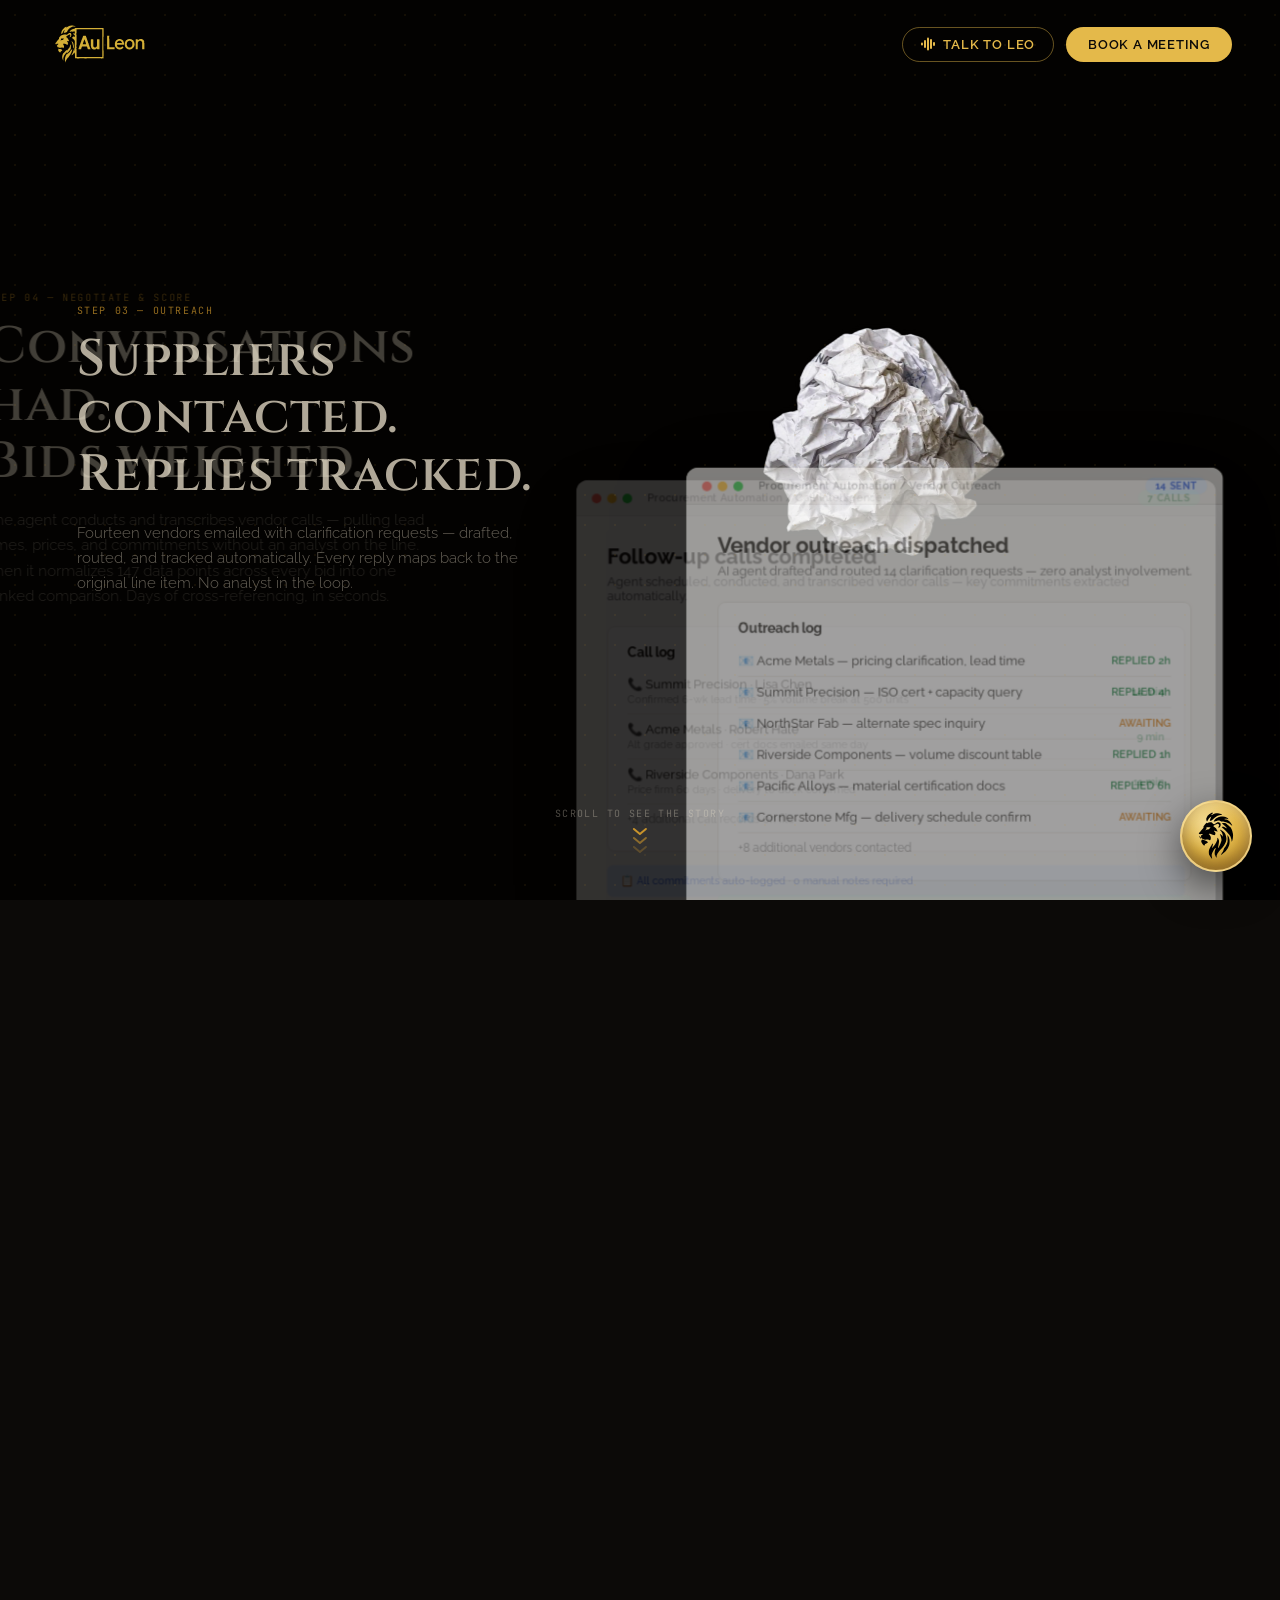
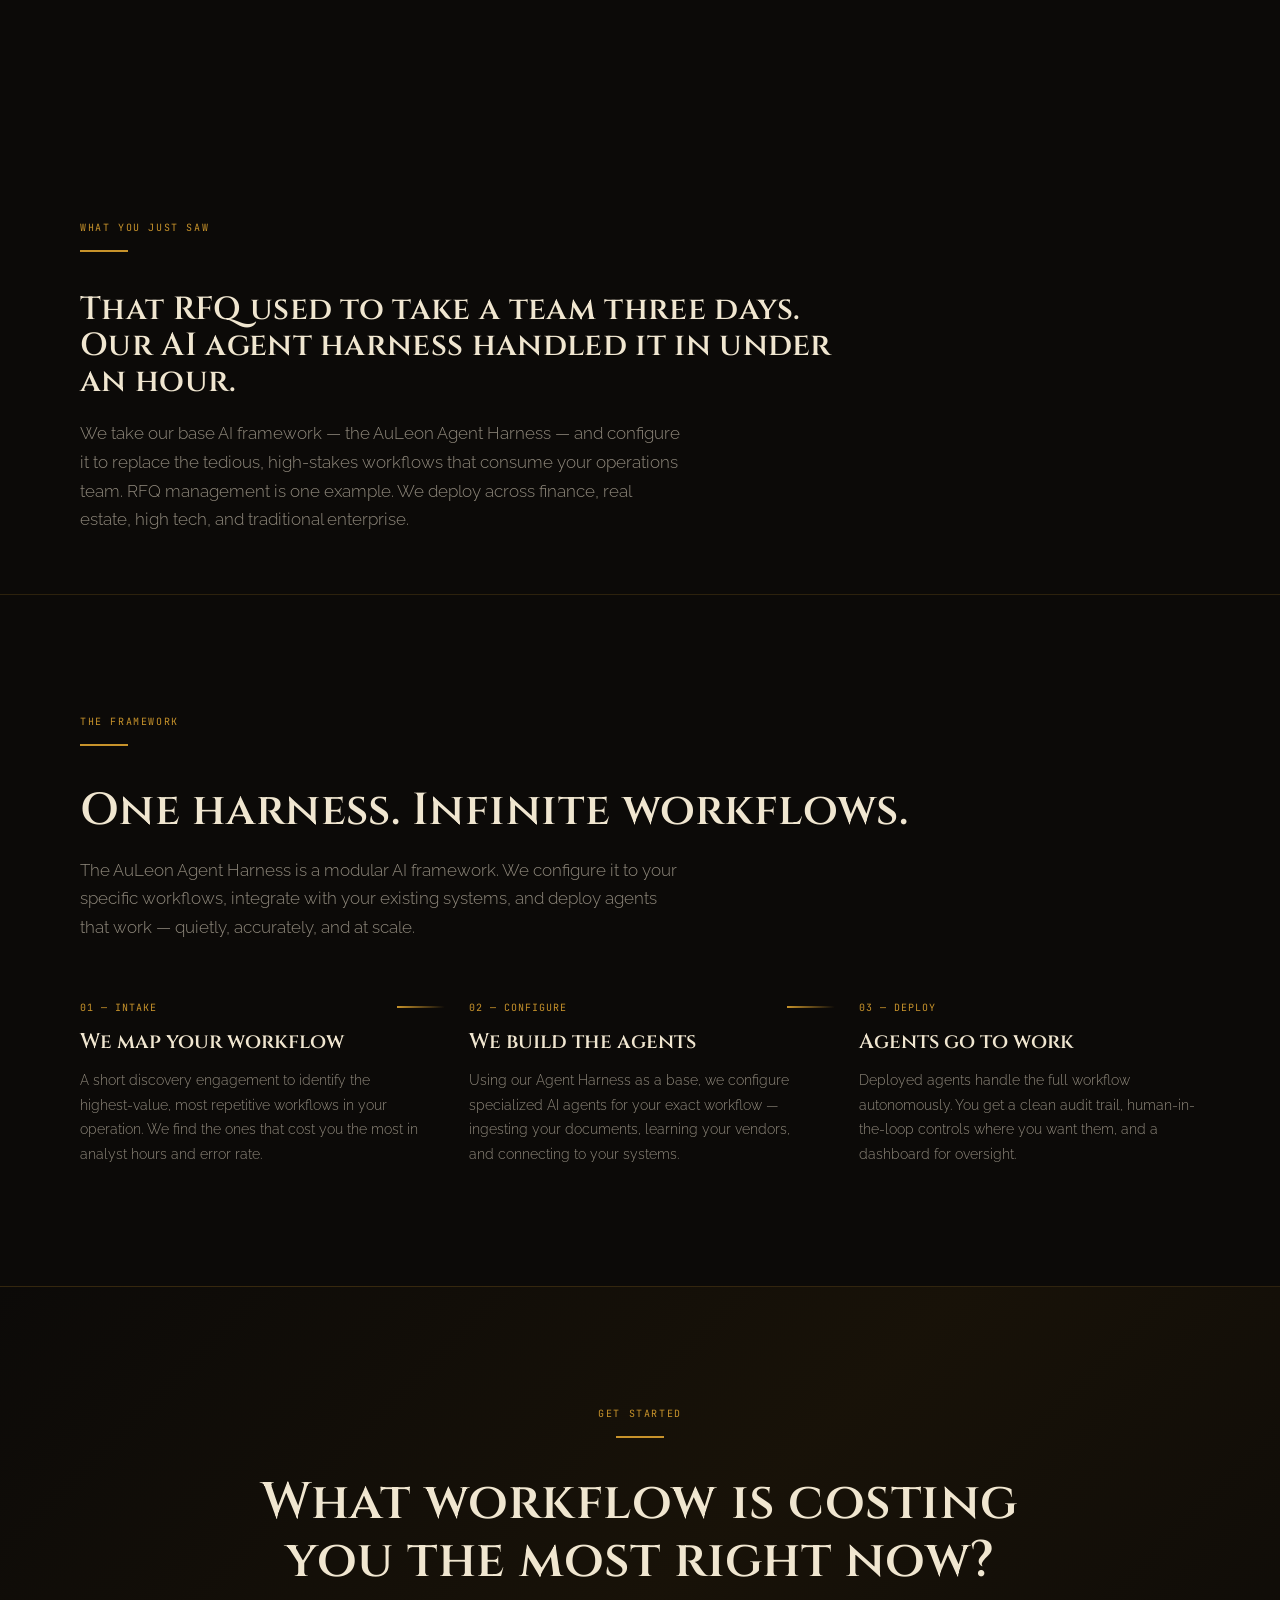
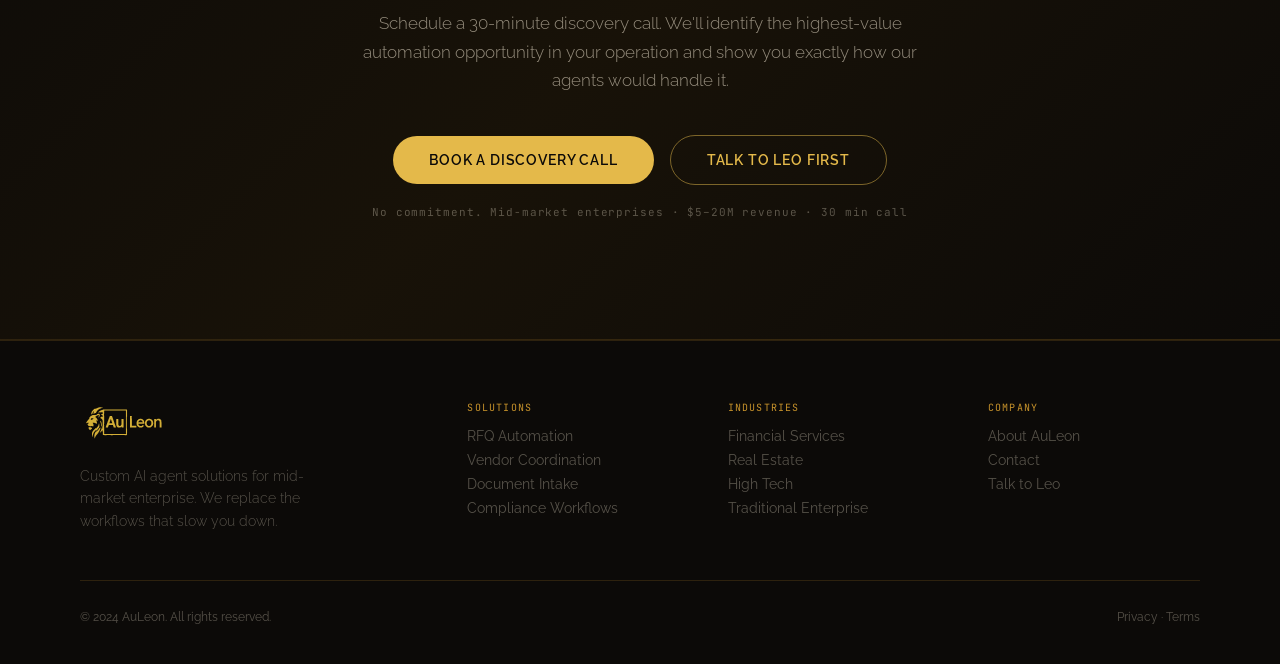
==== commit ead2ead9: "Apply design tweaks: fixed nav, animation timing, logo resize" ====
--- a/index.html
+++ b/index.html
@@ -11,29 +11,31 @@
 <!-- ── Progress line ─────────────────────────────────────── -->
 <div id="progress-line"></div>
 
-<!-- ── Nav ───────────────────────────────────────────────── -->
-<nav id="nav">
-  <img src="assets/logo.svg" alt="AuLeon" class="nav-logo" />
-  <div class="nav-right">
-    <button class="nav-chat-btn" onclick="toggleChat()">
-      <svg width="14" height="14" viewBox="0 0 14 14" fill="currentColor"><rect x="0" y="5.5" width="2" height="3" rx="1"/><rect x="3" y="3" width="2" height="8" rx="1"/><rect x="6" y="0.5" width="2" height="13" rx="1"/><rect x="9" y="2" width="2" height="10" rx="1"/><rect x="12" y="5" width="2" height="4" rx="1"/></svg>
-      Talk to Leo
-    </button>
-    <button class="nav-cta" onclick="slowScrollTo('cta-section')">Book a Meeting</button>
-  </div>
-</nav>
-
 <!-- ══════════════════════════════════════════════════════════
      PARALLAX SCROLL SECTION  (600vh, sticky hero inside)
 ══════════════════════════════════════════════════════════ -->
-<section id="scroll-section" style="height:400vh;">
+<section id="scroll-section" style="height:549vh;">
+  <!-- Nav lives inside the scroll-section so it sticks during the hero scene
+       and scrolls away together with the hero. -->
+  <nav id="nav">
+    <img src="assets/logo.svg" alt="AuLeon" class="nav-logo" />
+    <div class="nav-right">
+      <button class="nav-chat-btn" onclick="toggleChat()">
+        <svg width="14" height="14" viewBox="0 0 14 14" fill="currentColor"><rect x="0" y="5.5" width="2" height="3" rx="1"/><rect x="3" y="3" width="2" height="8" rx="1"/><rect x="6" y="0.5" width="2" height="13" rx="1"/><rect x="9" y="2" width="2" height="10" rx="1"/><rect x="12" y="5" width="2" height="4" rx="1"/></svg>
+        Talk to Leo
+      </button>
+      <button class="nav-cta" onclick="slowScrollTo('cta-section')">Book a Meeting</button>
+    </div>
+  </nav>
   <div id="sticky-scene">
 
     <!-- (old particle/skyline/scan canvases removed — video is now the sole background) -->
     <canvas id="bg-canvas" style="display:none !important;"></canvas>
     <video   id="skyline-video" style="display:none !important;"></video>
     <canvas id="skyline-canvas" style="display:none !important;"></canvas>
-    <canvas id="blue-scan-canvas" style="display:none !important;"></canvas>
+    <canvas id="blue-scan-canvas"
+            style="position:absolute;top:-20%;left:-20%;width:140%;height:140%;
+                   z-index:11;pointer-events:none;mix-blend-mode:screen;"></canvas>
 
     <!-- Scroll-synced background video (stays in place, scrubbed by scroll).
          NOTE: src is assigned via JS as a Blob URL so the whole file is local
@@ -489,7 +491,6 @@
 
 <script src="auleon-scene.js"></script>
 <script>
-// ── Chat ──────────────────────────────────────────────────
 // ── Slow scroll-to (custom, ~5x slower than default smooth) ───────────────
 function slowScrollTo(target) {
   const startY = window.scrollY;
@@ -503,20 +504,17 @@
   }
   const dist = endY - startY;
   if (Math.abs(dist) < 4) return;
-  // Linear, consistent speed (~5x slower than a default smooth scroll).
-  // Snappy linear scroll — fast enough that the button doesn't feel like a wait.
   const PX_PER_SEC = 4500;
   const duration   = Math.min(1400, Math.max(450, Math.abs(dist) / PX_PER_SEC * 1000));
   const startT     = performance.now();
   function step(now) {
     const t  = Math.min(1, (now - startT) / duration);
-    window.scrollTo(0, startY + dist * t);   // linear easing — same speed throughout
+    window.scrollTo(0, startY + dist * t);
     if (t < 1) requestAnimationFrame(step);
   }
   requestAnimationFrame(step);
 }
 
-// Fast scroll for back-to-top — short and snappy.
 function fastScrollTo(y) {
   const startY = window.scrollY;
   const dist   = y - startY;
@@ -532,18 +530,15 @@
   requestAnimationFrame(step);
 }
 
-// ── Back-to-top visibility ────────────────────────────────────────────────
 window.addEventListener('scroll', () => {
   const btn = document.getElementById('back-to-top');
   if (!btn) return;
   btn.classList.toggle('visible', window.scrollY > window.innerHeight * 0.6);
 }, { passive: true });
 
-// ── Skyline video graceful fallback ──────────────────────────────────────
 document.addEventListener('DOMContentLoaded', () => {
   const v = document.getElementById('skyline-video');
   if (!v) return;
-  // Probe for the file silently; only attach + reveal if it actually exists.
   const candidates = ['assets/skyline.mp4', 'assets/skyline.webm'];
   (async () => {
     for (const url of candidates) {
@@ -564,7 +559,6 @@
         }
       } catch (_) { /* silent */ }
     }
-    // No video available — canvas skyline stays as the fallback.
   })();
 });
 
@@ -587,7 +581,6 @@
   addMsg(text, 'user');
   input.value = '';
   input.style.height = '';
-  // Stream response via Claude
   const msgs = document.getElementById('chat-messages');
   const el = document.createElement('div');
   el.className = 'chat-msg agent';
@@ -621,10 +614,8 @@
 function toggleMic() {
   micActive = !micActive;
   document.getElementById('chat-mic').classList.toggle('listening', micActive);
-  // Voice implementation hook
 }
 
-// Auto-resize textarea
 document.addEventListener('DOMContentLoaded', () => {
   const ta = document.getElementById('chat-input');
   if (ta) {
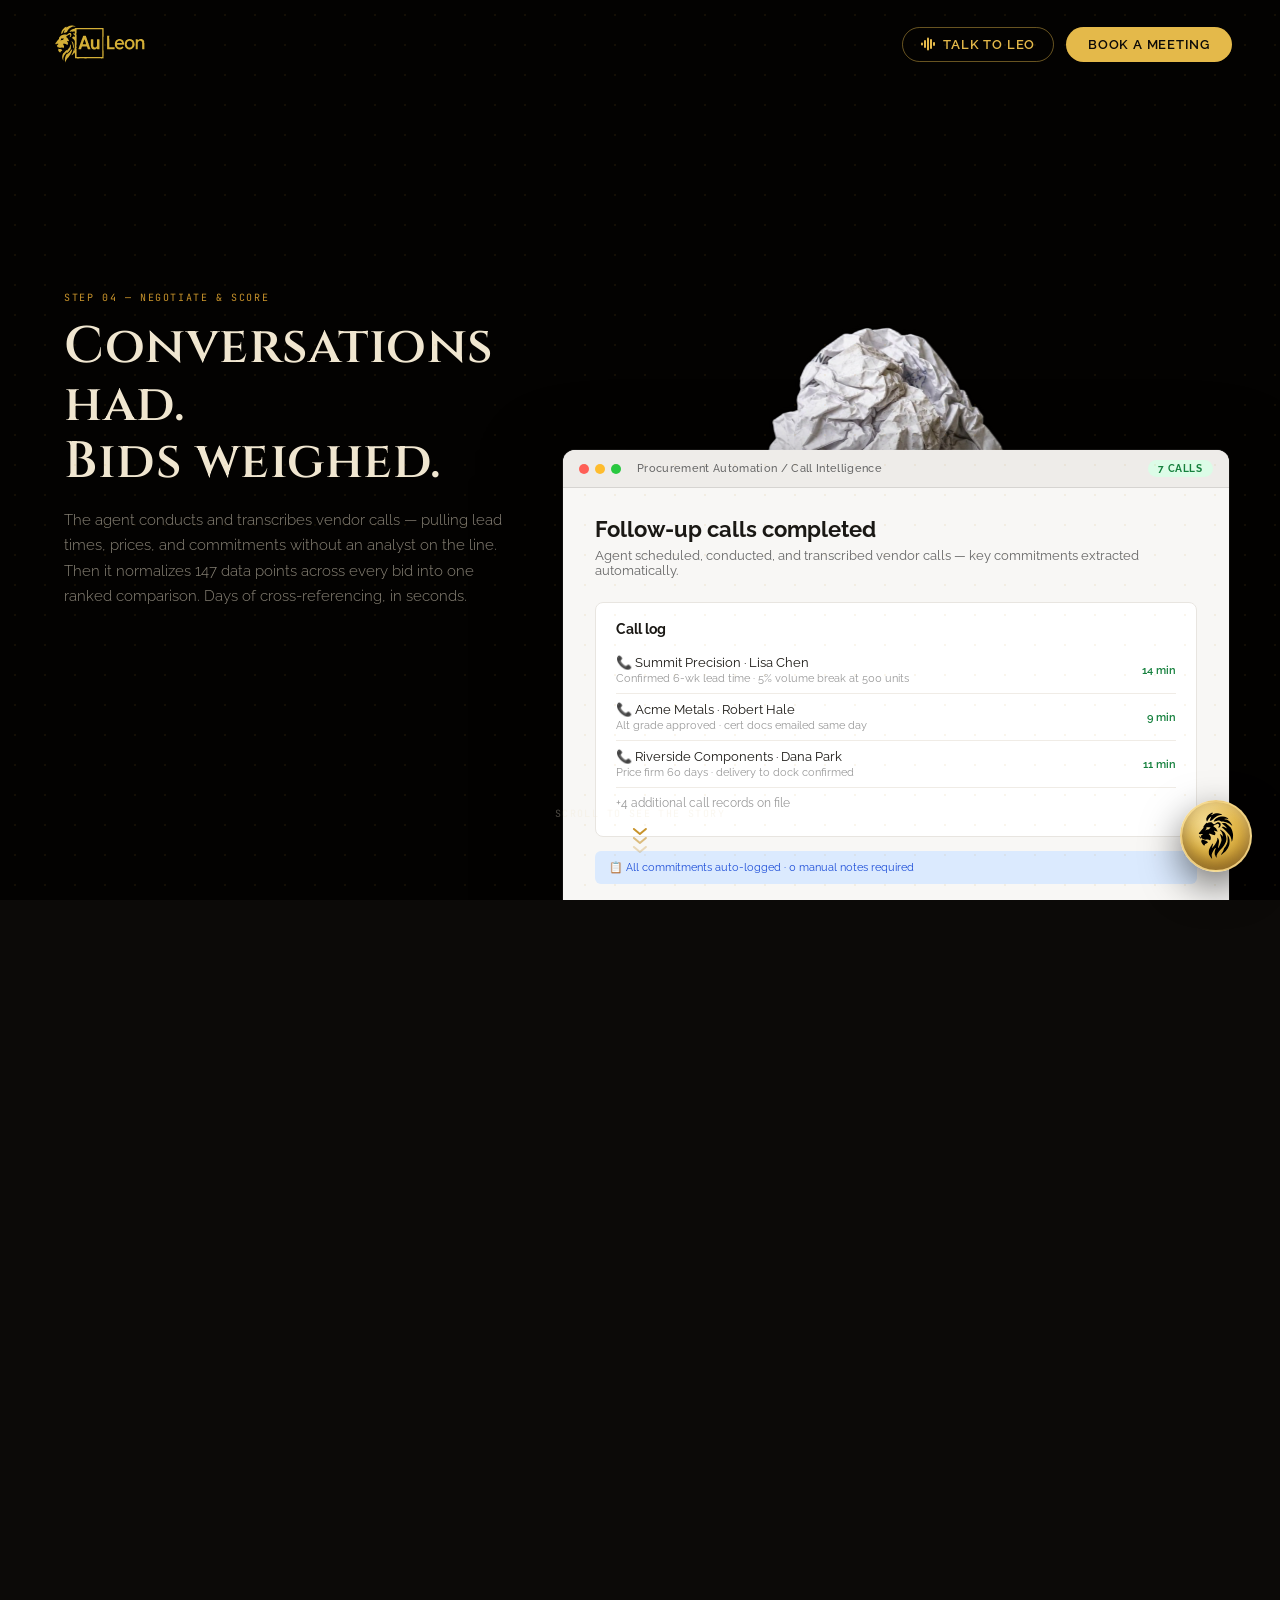
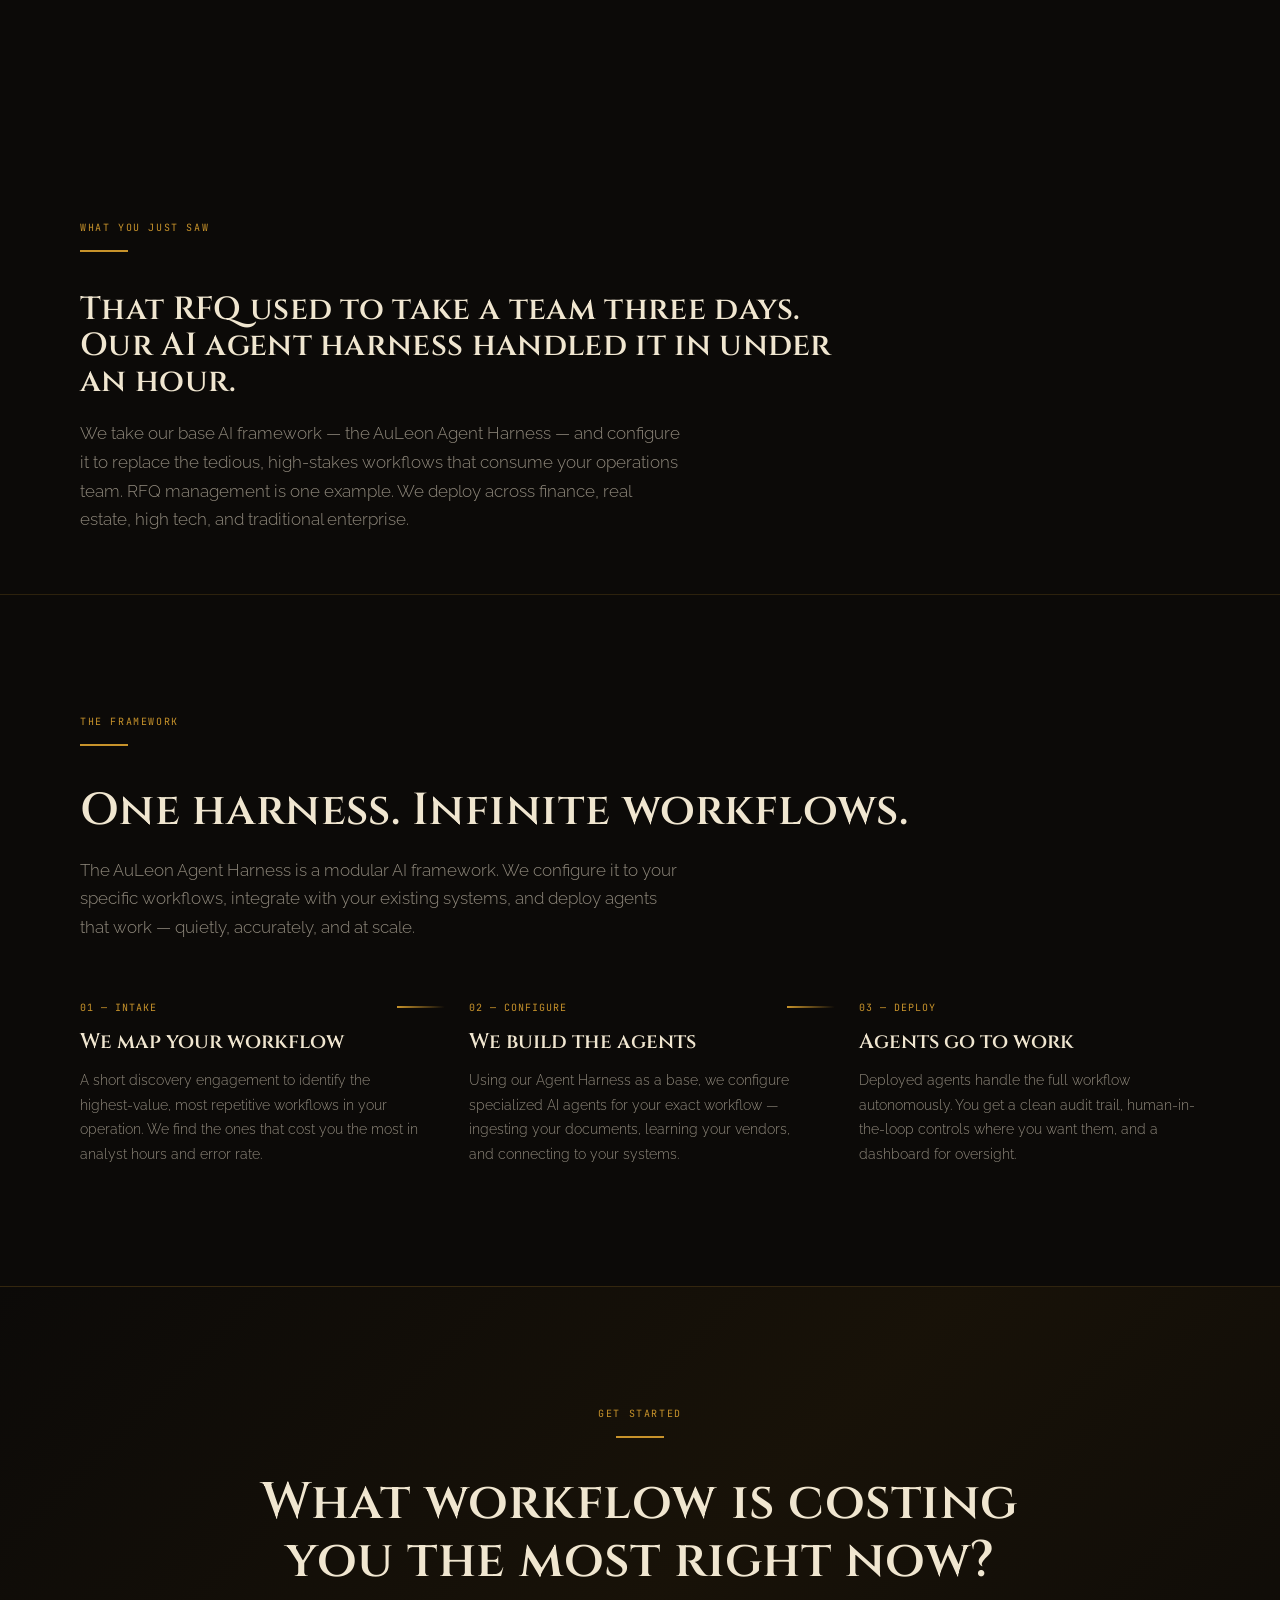
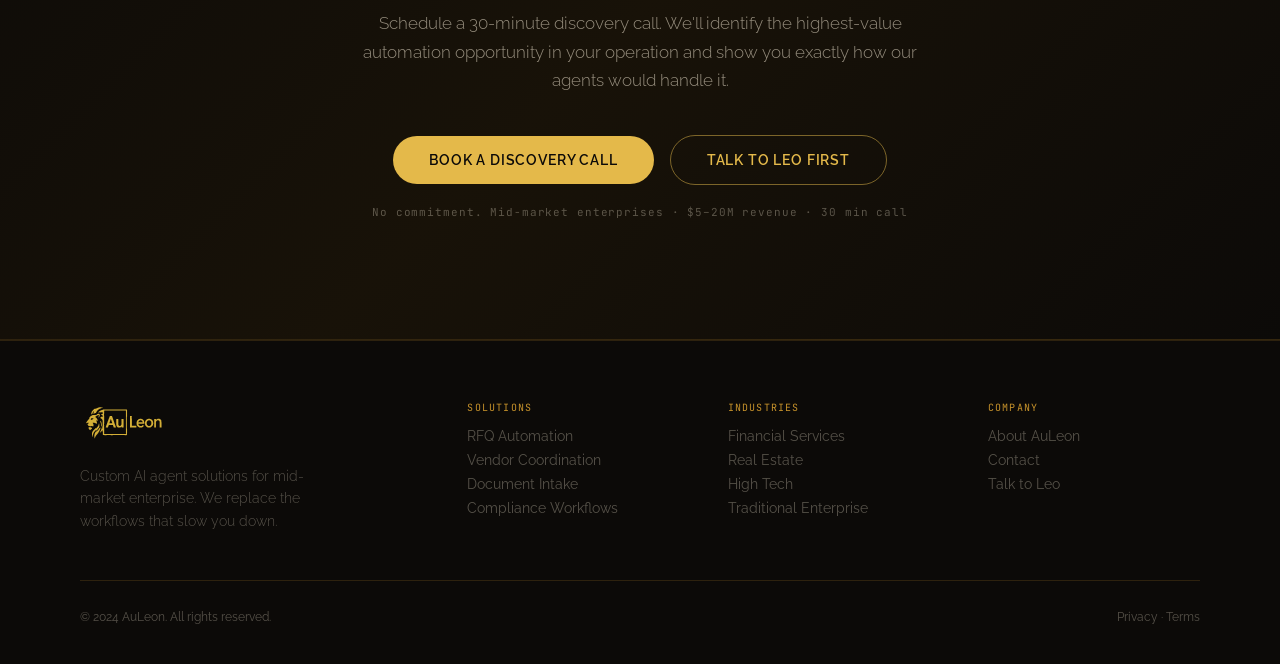
==== commit 822c44b3: "Add 18-second guided auto-scroll for See How It Works button" ====
--- a/index.html
+++ b/index.html
@@ -82,7 +82,7 @@
       <h1 class="txt-headline">The complexity behind every winning bid.</h1>
       <p class="txt-body">Custom AI agents that handle the entire RFQ workflow — from the first crumpled document to contract award. No spreadsheets. No missed annotations. No lost context.</p>
       <div style="display:flex;gap:12px;margin-top:26px;">
-        <button class="txt-cta" onclick="slowScrollTo('scroll-section')">See How It Works</button>
+        <button class="txt-cta" onclick="startAutoScroll()">See How It Works</button>
         <button class="txt-cta secondary" onclick="toggleChat()">Talk to Leo</button>
       </div>
     </div>
@@ -135,7 +135,7 @@
       <h2 class="txt-headline">Zero analysts.<br>One agent<br>harness.</h2>
       <p class="txt-body">Your messiest workflow — ingested, structured, executed, and delivered on time. This is what the AuLeon Agent Harness does for mid-market enterprises.</p>
       <div style="display:flex;gap:12px;margin-top:28px;flex-wrap:wrap;">
-        <button class="txt-cta" onclick="slowScrollTo('scroll-section')">See How It Works</button>
+        <button class="txt-cta" onclick="startAutoScroll()">See How It Works</button>
         <button class="txt-cta secondary" onclick="toggleChat()">Talk to Leo</button>
       </div>
     </div>
@@ -491,6 +491,40 @@
 
 <script src="auleon-scene.js"></script>
 <script>
+// ── Auto-scroll: 18-second guided tour from current position to page bottom ──
+let _autoScrollRAF = null;
+
+function startAutoScroll() {
+  if (_autoScrollRAF) cancelAnimationFrame(_autoScrollRAF);
+
+  const startY = window.scrollY;
+  const endY   = document.body.scrollHeight - window.innerHeight;
+  const dist   = endY - startY;
+  if (dist < 4) return;
+
+  const DURATION = 18000;
+  const startT   = performance.now();
+  let cancelled  = false;
+
+  function cancel() {
+    cancelled = true;
+    window.removeEventListener('wheel',      cancel);
+    window.removeEventListener('touchstart', cancel);
+    window.removeEventListener('keydown',    cancel);
+  }
+  window.addEventListener('wheel',      cancel, { passive: true, once: true });
+  window.addEventListener('touchstart', cancel, { passive: true, once: true });
+  window.addEventListener('keydown',    cancel, { once: true });
+
+  function step(now) {
+    if (cancelled) return;
+    const t = Math.min(1, (now - startT) / DURATION);
+    window.scrollTo(0, startY + dist * t);
+    if (t < 1) _autoScrollRAF = requestAnimationFrame(step);
+  }
+  _autoScrollRAF = requestAnimationFrame(step);
+}
+
 // ── Slow scroll-to (custom, ~5x slower than default smooth) ───────────────
 function slowScrollTo(target) {
   const startY = window.scrollY;
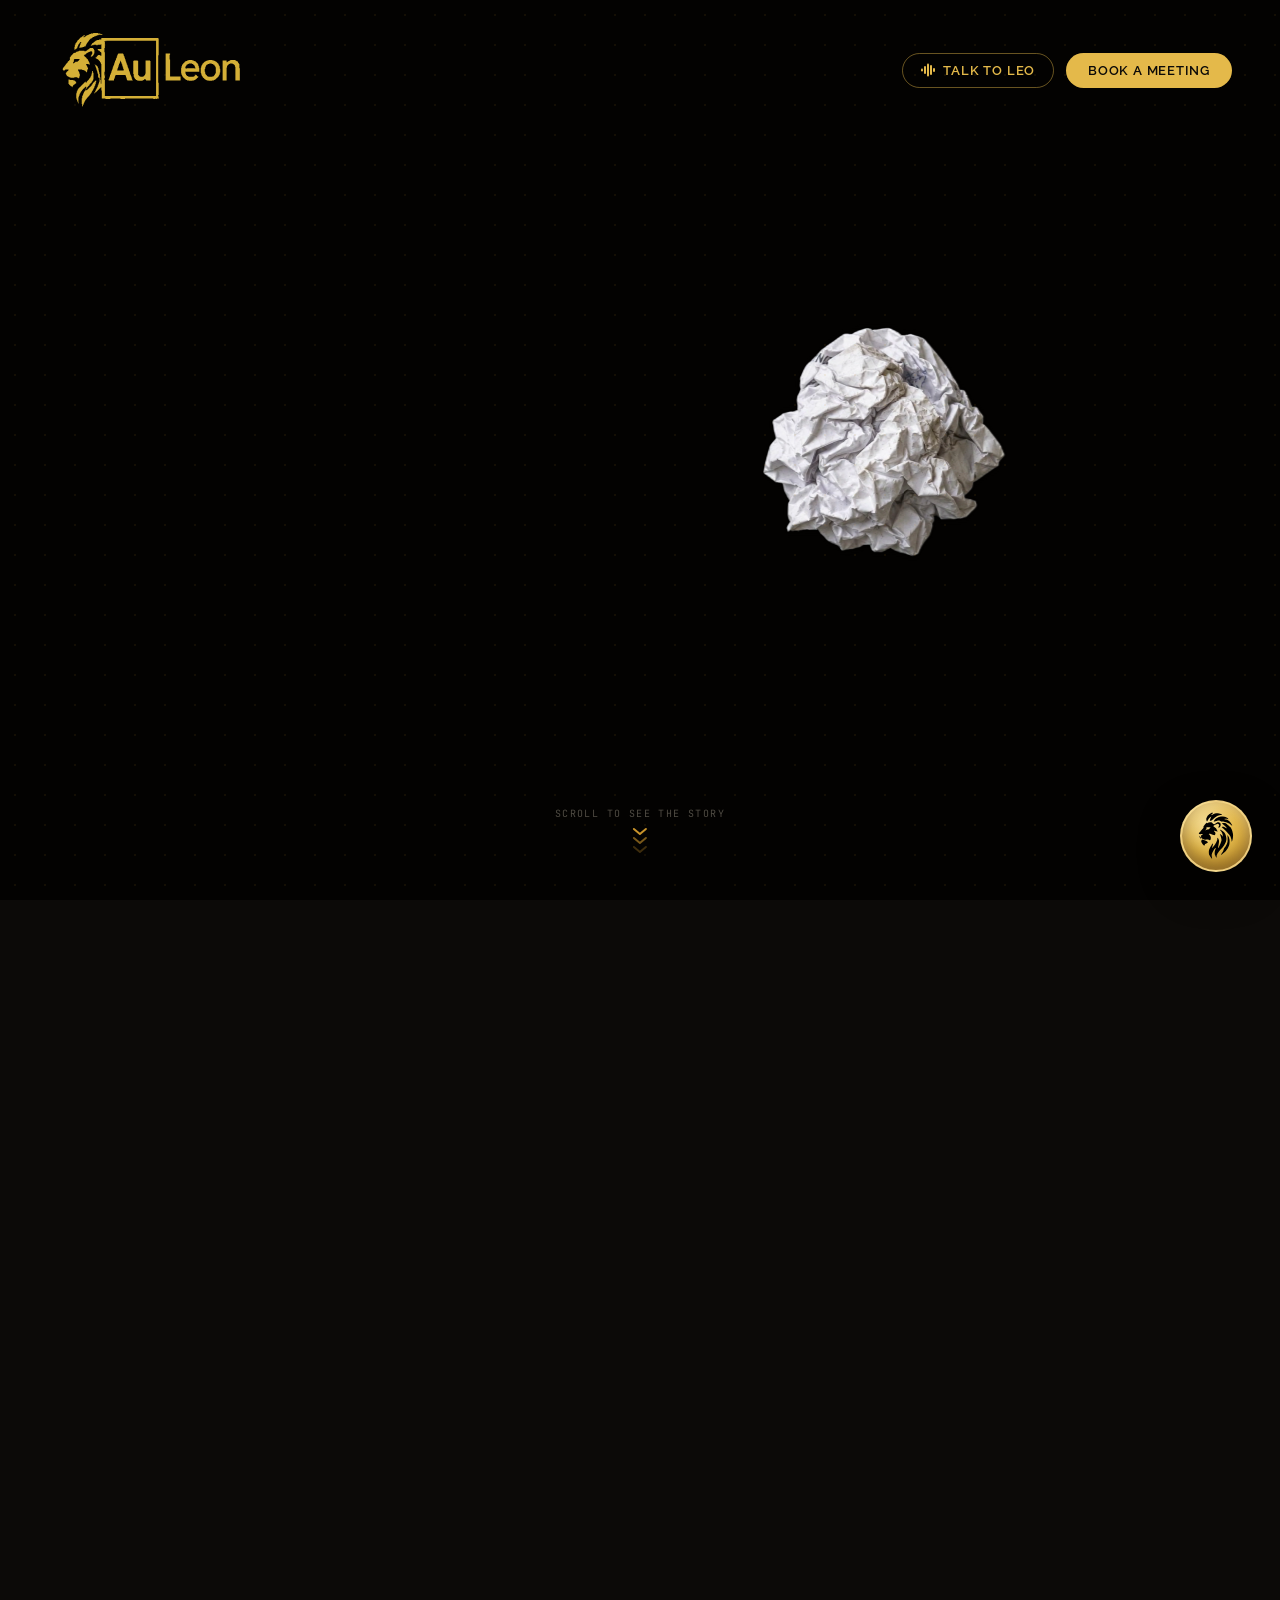
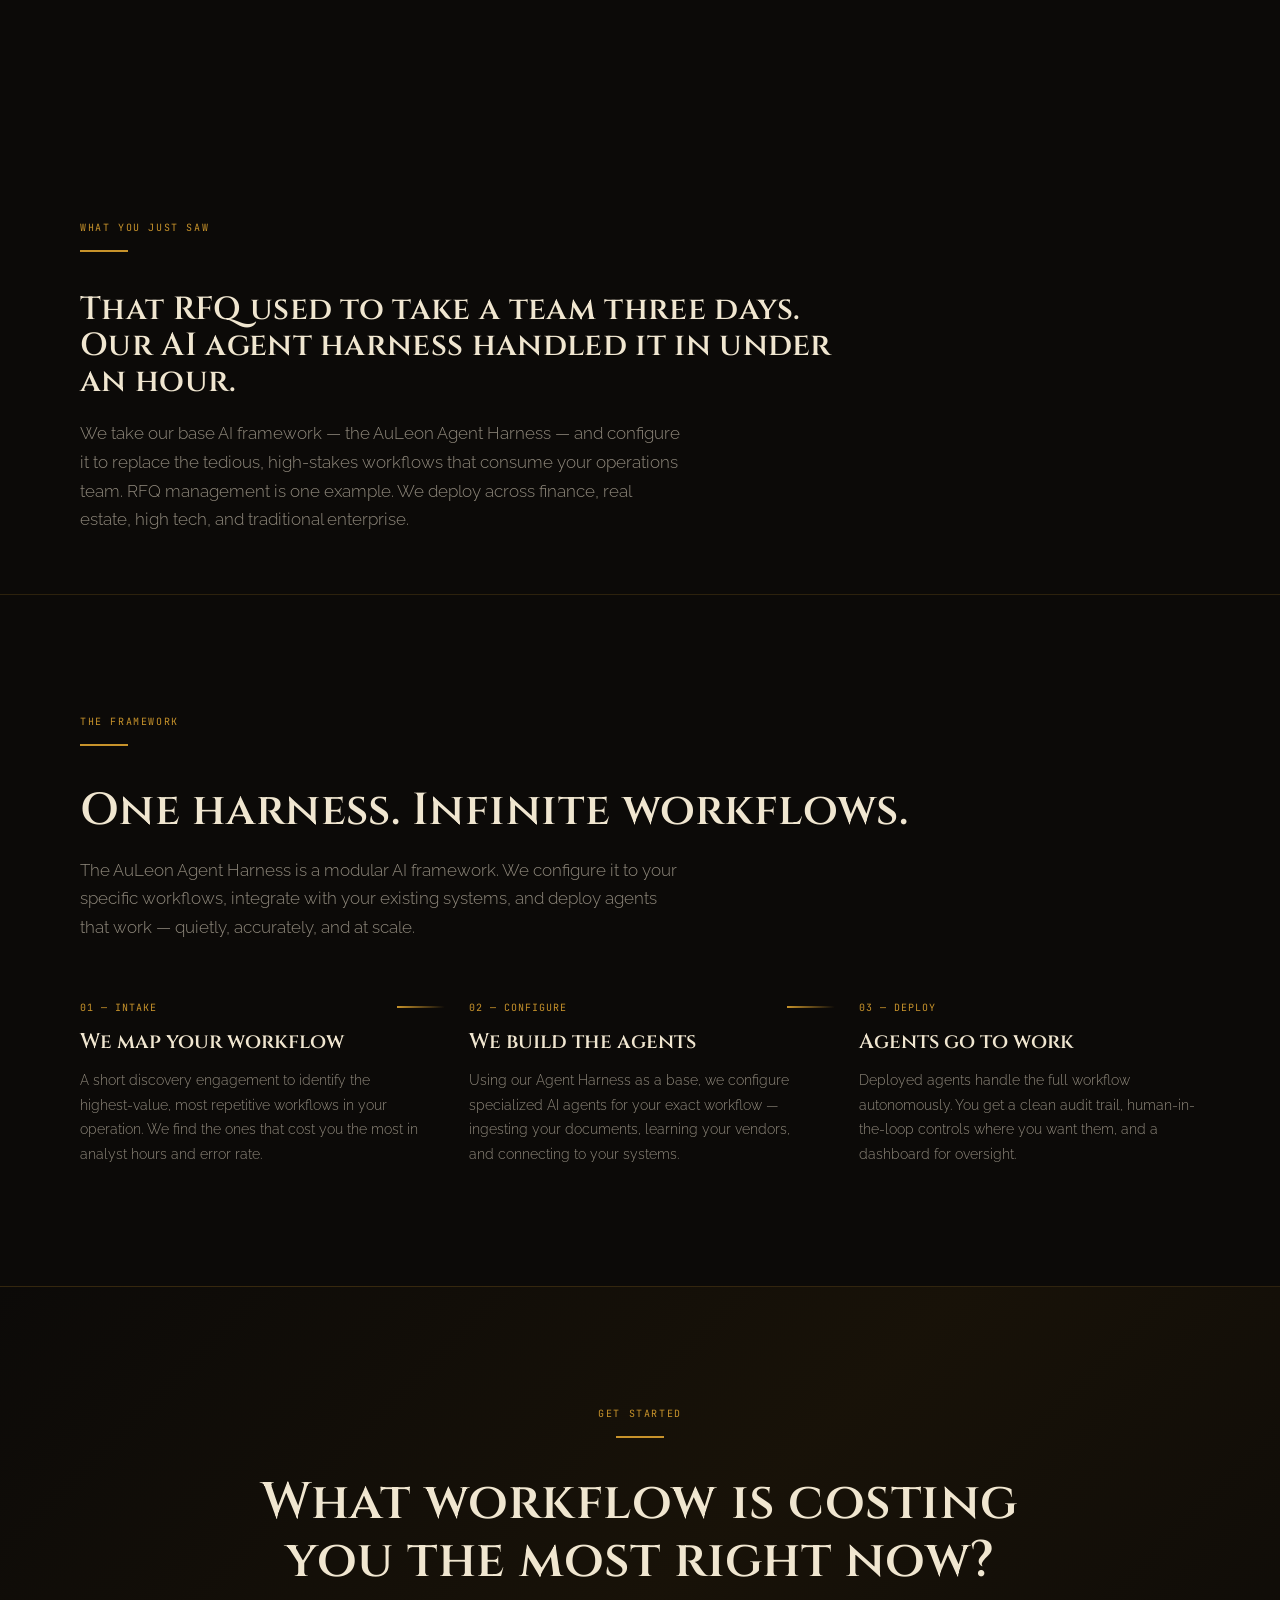
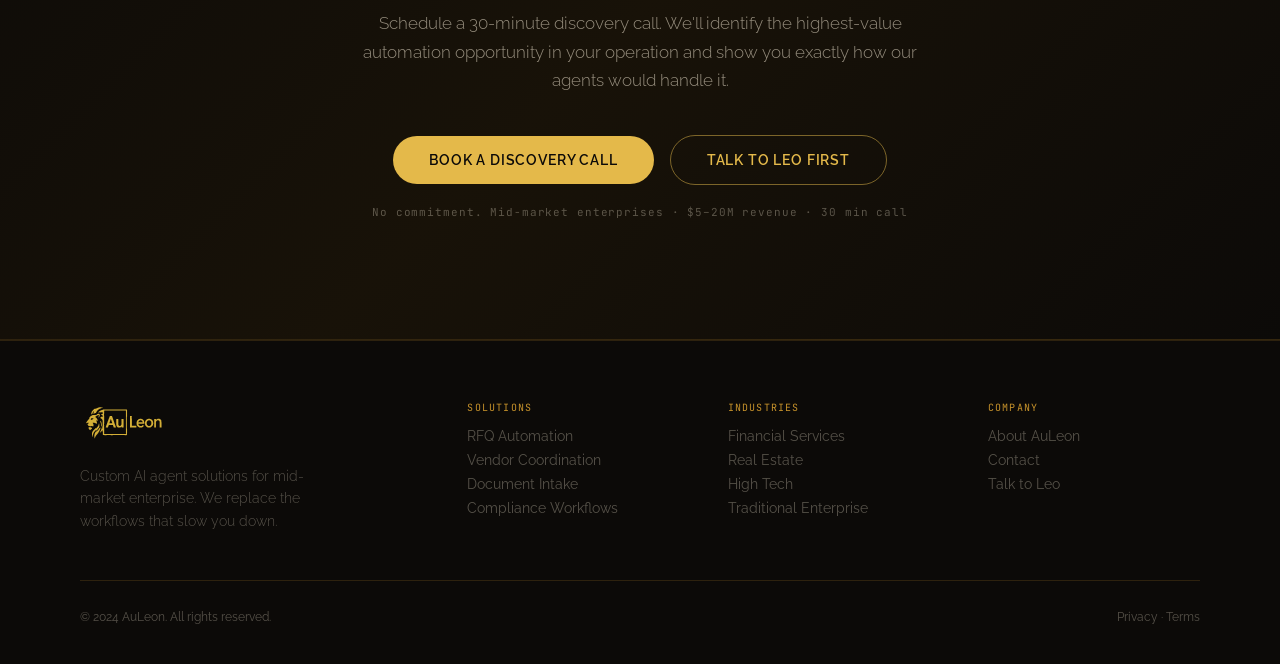
==== commit d761402e: "Fix auto-scroll button, nav overflow, and logo size - Use documentElement.scrollTop to bypass scroll" ====
--- a/index.html
+++ b/index.html
@@ -519,7 +519,7 @@
   function step(now) {
     if (cancelled) return;
     const t = Math.min(1, (now - startT) / DURATION);
-    window.scrollTo(0, startY + dist * t);
+    document.documentElement.scrollTop = startY + dist * t;
     if (t < 1) _autoScrollRAF = requestAnimationFrame(step);
   }
   _autoScrollRAF = requestAnimationFrame(step);
--- a/auleon-styles.css
+++ b/auleon-styles.css
@@ -19,14 +19,13 @@
 }
 
 *, *::before, *::after { box-sizing: border-box; margin: 0; padding: 0; }
-html { scroll-behavior: smooth; }
+html { overflow-x: hidden; }
 
 body {
   background: var(--bg);
   color: var(--text);
   font-family: var(--font-b);
   -webkit-font-smoothing: antialiased;
-  overflow-x: hidden;
 }
 
 /* ── Grain + dot-grid overlay ────────────────────────────── */
@@ -56,7 +55,7 @@
   backdrop-filter: blur(18px) saturate(140%);
   border-bottom: 1px solid var(--border);
 }
-.nav-logo { height: 52px; width: auto; }
+.nav-logo { height: 104px; width: auto; }
 .nav-right { display: flex; align-items: center; gap: 12px; }
 .nav-cta {
   font-family: var(--font-b); font-size: 13px; font-weight: 600;
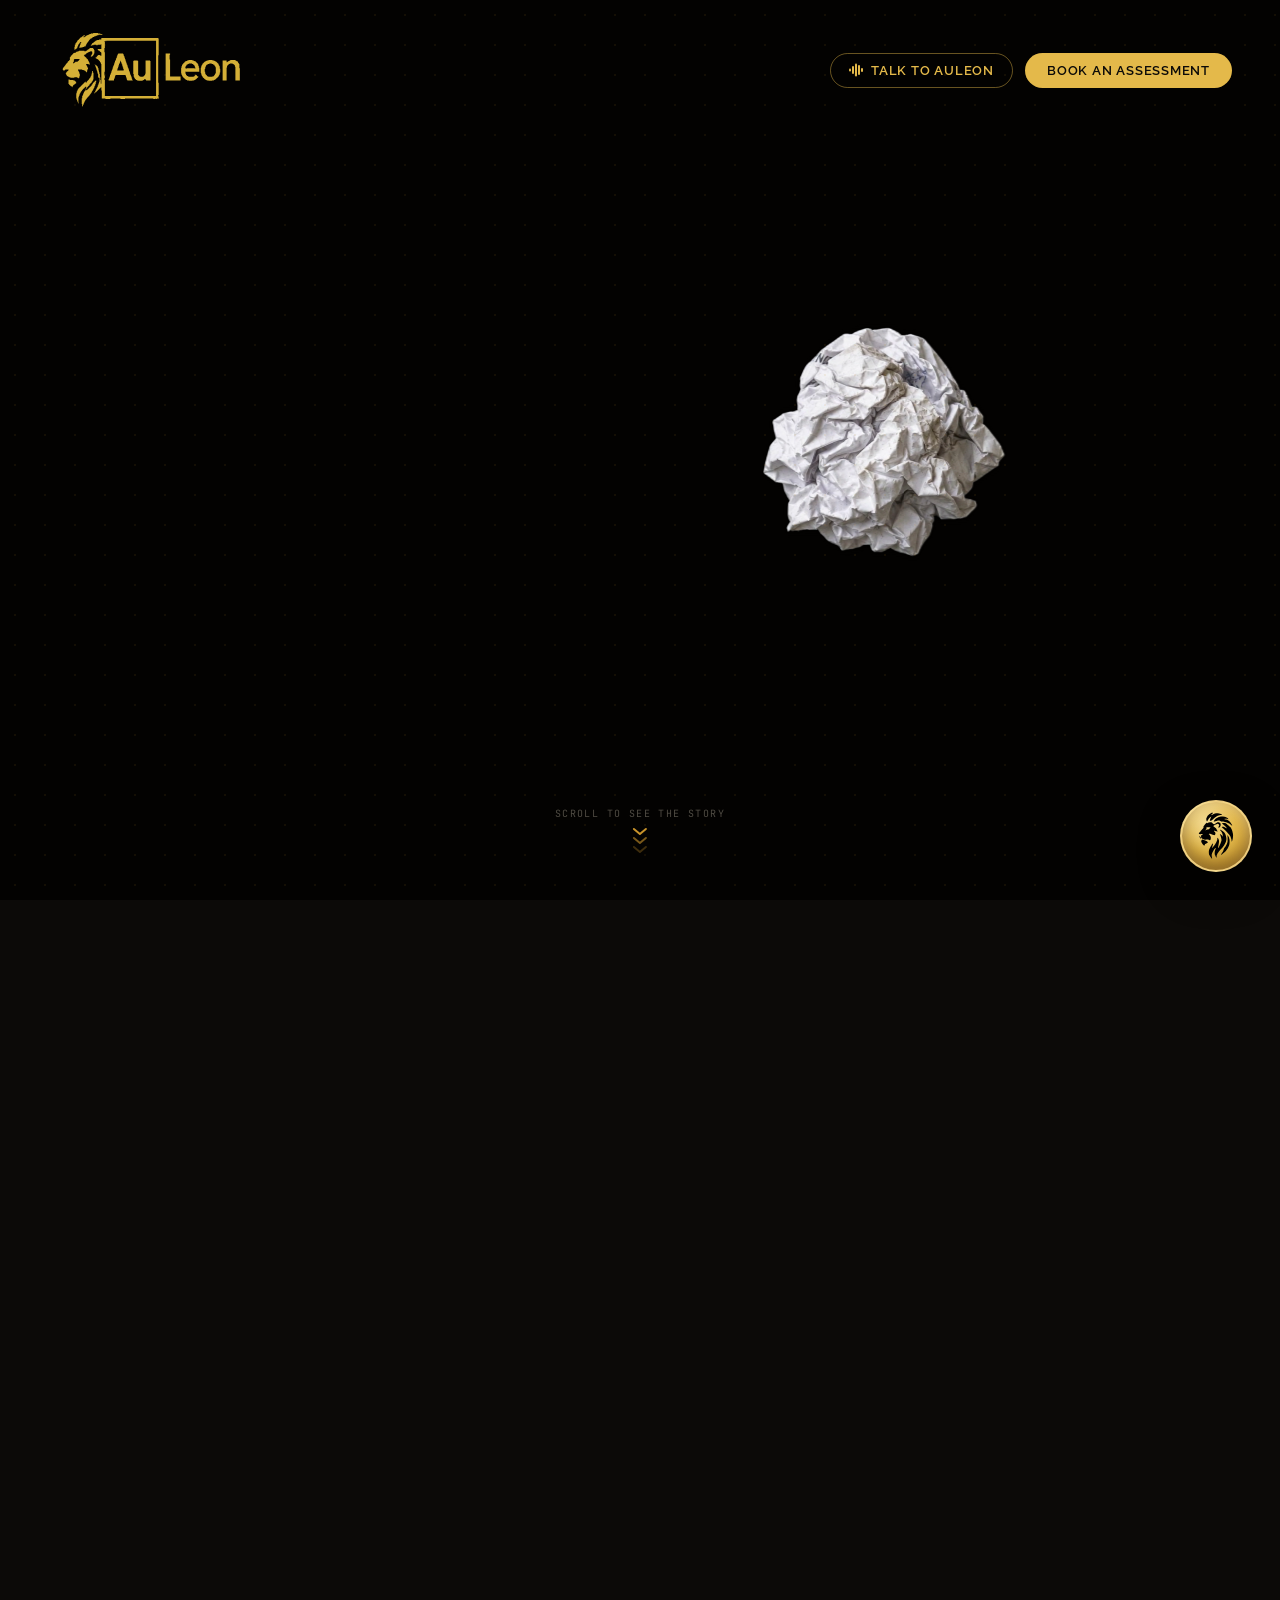
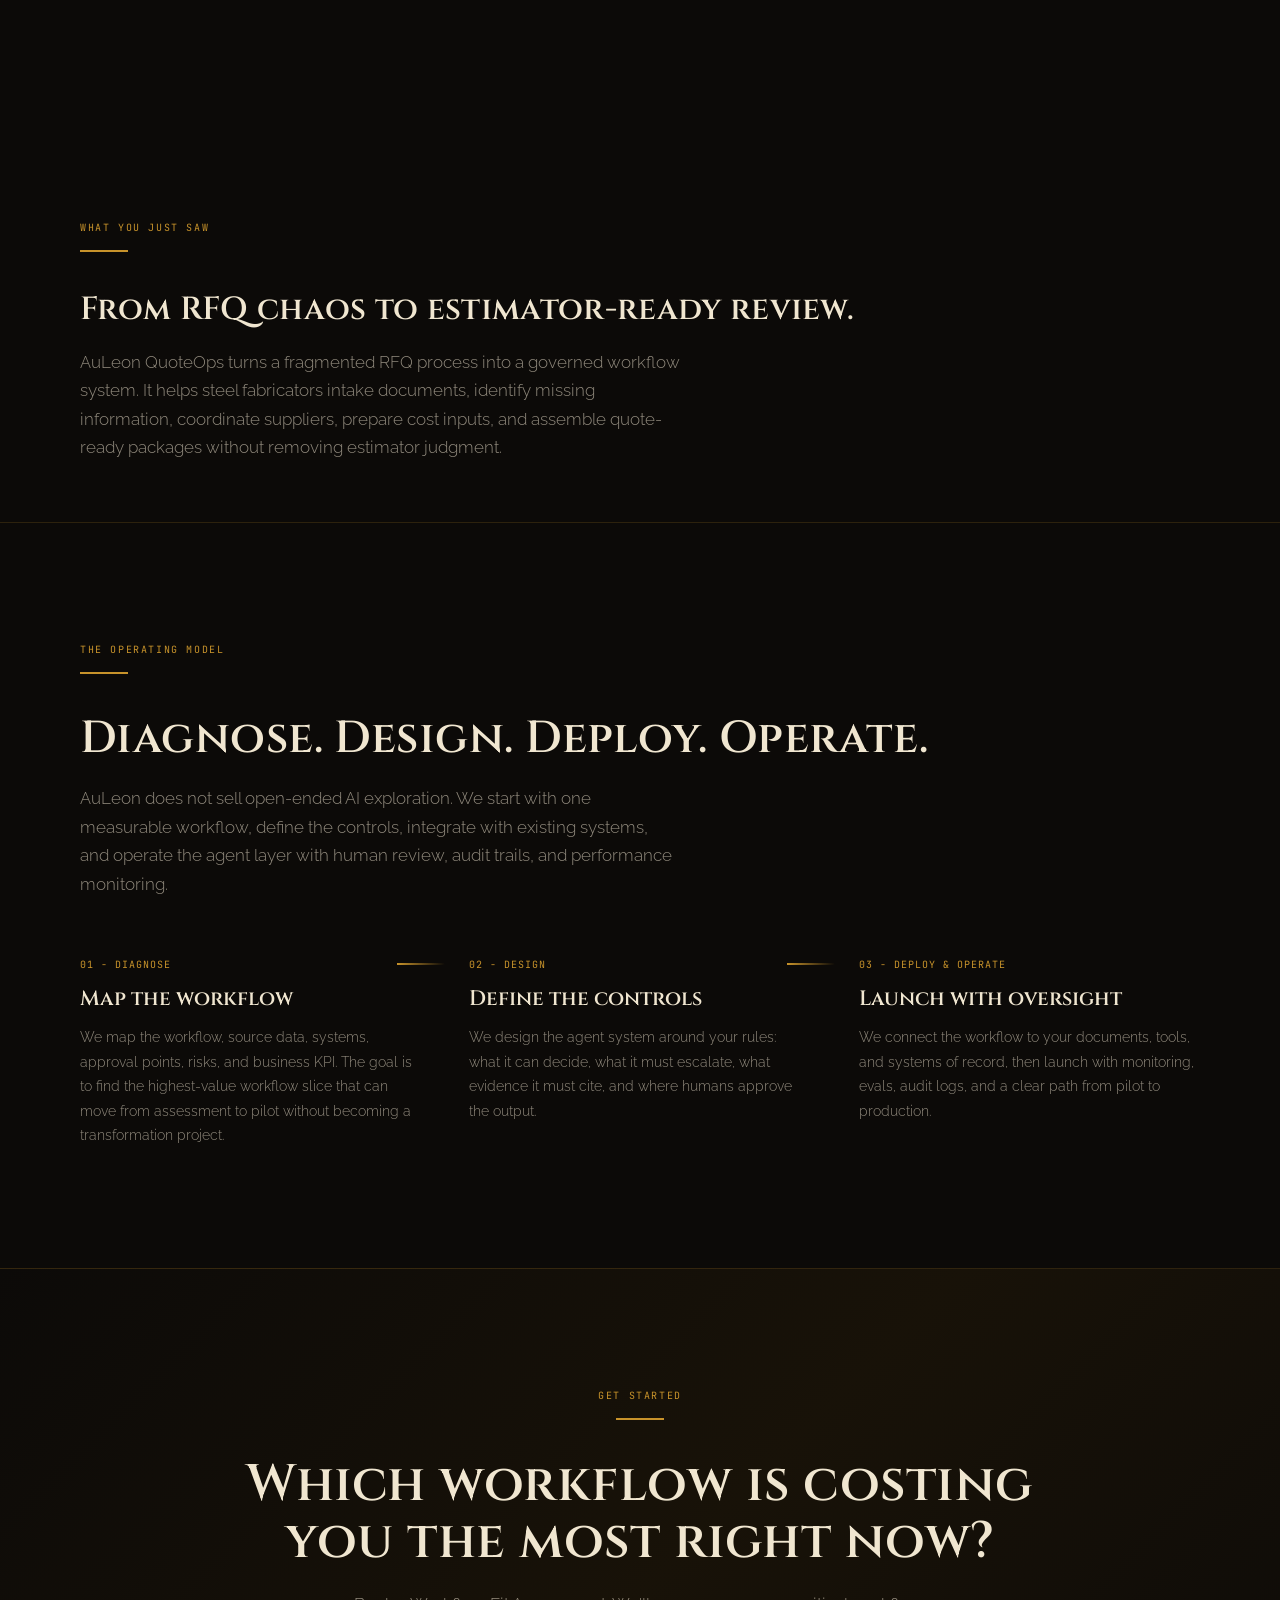
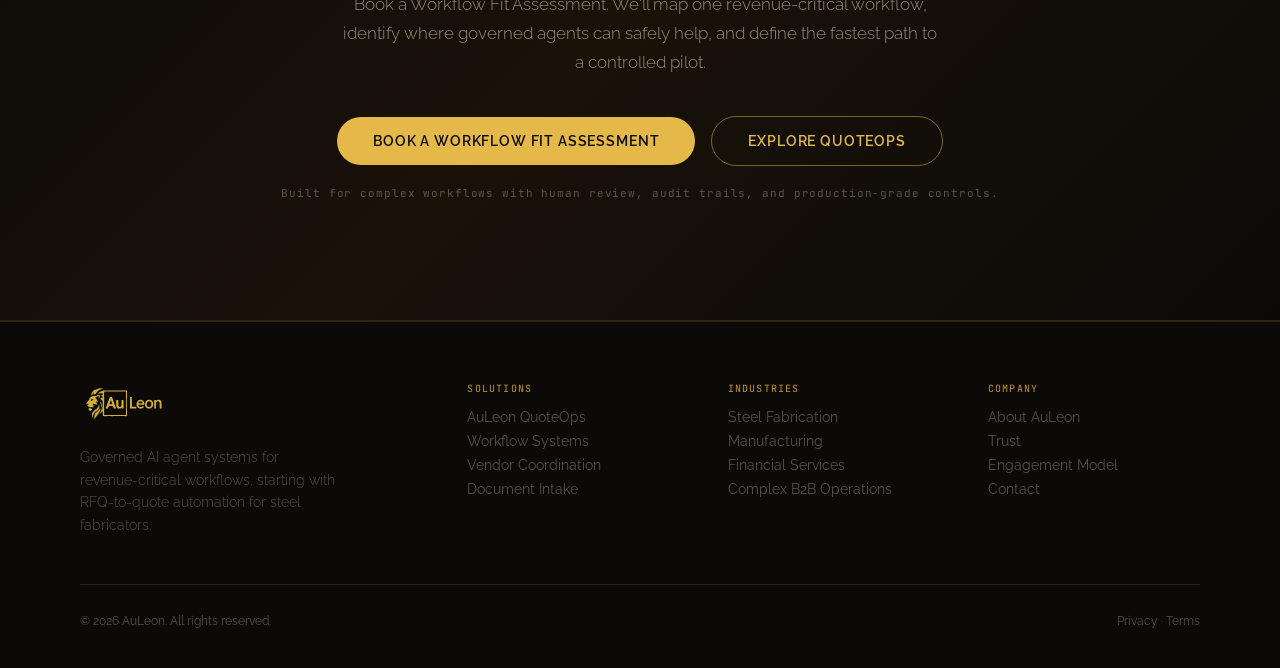
==== commit 4854c0df: "Update homepage positioning copy" ====
--- a/index.html
+++ b/index.html
@@ -3,7 +3,7 @@
 <head>
 <meta charset="UTF-8" />
 <meta name="viewport" content="width=device-width, initial-scale=1" />
-<title>AuLeon — Custom AI Solutions</title>
+<title>AuLeon - Governed AI Agents for Revenue-Critical Workflows</title>
 <link rel="stylesheet" href="auleon-styles.css" />
 </head>
 <body>
@@ -22,9 +22,9 @@
     <div class="nav-right">
       <button class="nav-chat-btn" onclick="toggleChat()">
         <svg width="14" height="14" viewBox="0 0 14 14" fill="currentColor"><rect x="0" y="5.5" width="2" height="3" rx="1"/><rect x="3" y="3" width="2" height="8" rx="1"/><rect x="6" y="0.5" width="2" height="13" rx="1"/><rect x="9" y="2" width="2" height="10" rx="1"/><rect x="12" y="5" width="2" height="4" rx="1"/></svg>
-        Talk to Leo
+        Talk to AuLeon
       </button>
-      <button class="nav-cta" onclick="slowScrollTo('cta-section')">Book a Meeting</button>
+      <button class="nav-cta" onclick="slowScrollTo('cta-section')">Book an Assessment</button>
     </div>
   </nav>
   <div id="sticky-scene">
@@ -78,65 +78,65 @@
 
     <!-- 1. Hero text — RIGHT side, visible at start -->
     <div id="text-hero" class="text-block text-right">
-      <div class="txt-label">Custom AI Solutions</div>
-      <h1 class="txt-headline">The complexity behind every winning bid.</h1>
-      <p class="txt-body">Custom AI agents that handle the entire RFQ workflow — from the first crumpled document to contract award. No spreadsheets. No missed annotations. No lost context.</p>
+      <div class="txt-label">Governed AI Agents</div>
+      <h1 class="txt-headline">AI agents for workflows your business can't afford to get wrong.</h1>
+      <p class="txt-body">AuLeon designs and deploys governed agent systems for RFQs, quoting, supplier coordination, lead intelligence, and other revenue-critical workflows where speed, accuracy, and auditability matter.</p>
       <div style="display:flex;gap:12px;margin-top:26px;">
-        <button class="txt-cta" onclick="startAutoScroll()">See How It Works</button>
-        <button class="txt-cta secondary" onclick="toggleChat()">Talk to Leo</button>
+        <button class="txt-cta" onclick="startAutoScroll()">See QuoteOps in Action</button>
+        <button class="txt-cta secondary" onclick="slowScrollTo('cta-section')">Map Your Workflow</button>
       </div>
     </div>
 
     <!-- 2. Reality text — LEFT side, after paper lands -->
     <div id="text-reality" class="text-block text-left">
       <div class="txt-label">The Problem</div>
-      <h2 class="txt-headline">This is how deals actually arrive.</h2>
-      <p class="txt-body">Coffee-stained. Annotated by three different teams. Passed around until someone guesses at the right answer. Every mid-market enterprise knows this document. So do we.</p>
+      <h2 class="txt-headline">Critical workflows still arrive messy.</h2>
+      <p class="txt-body">RFQs, RFPs, supplier notes, pricing inputs, approvals, and customer requirements still move through email, PDFs, spreadsheets, and tribal knowledge. The work is too important to leave scattered, but too variable for simple automation.</p>
     </div>
 
     <!-- 3. Scan text — LEFT side, during red laser -->
     <div id="text-scan" class="text-block text-left">
-      <div class="txt-label">Step 01 — Ingest</div>
-      <h2 class="txt-headline">We read all of it.</h2>
-      <p class="txt-body">Every typed line. Every handwritten note in the margin. Every crossed-out price and scribbled deadline. Our AI intake agent processes the full document — structured and unstructured alike.</p>
+      <div class="txt-label">Step 01 - Intake</div>
+      <h2 class="txt-headline">Every document enters one controlled workflow.</h2>
+      <p class="txt-body">The system ingests RFQs, drawings, specs, emails, spreadsheets, and supporting documents, then organizes the source material without losing context. Typed text, annotations, attachments, and routing details stay connected to the original request.</p>
     </div>
 
     <!-- 4. Digitize text — LEFT side, paired with screen-1 (clean RFQ PDF) -->
     <div id="text-digitize" class="text-block text-left">
-      <div class="txt-label">Step 02 — Structure</div>
-      <h2 class="txt-headline">A clean, digital record.</h2>
-      <p class="txt-body">Your RFQ becomes a structured, machine-readable document in seconds. Line items, specs, deadlines, clarification questions — each mapped to its owner and tracked through to completion.</p>
+      <div class="txt-label">Step 02 - Structure</div>
+      <h2 class="txt-headline">Messy inputs become a quote-ready record.</h2>
+      <p class="txt-body">Requirements, line items, deadlines, assumptions, missing information, supplier needs, and review owners are extracted into a structured workspace so estimators can work from one reliable source of truth.</p>
     </div>
 
     <!-- 5. Outreach text — LEFT side, paired with screen-2 (vendor outreach dispatched) -->
     <div id="text-outreach" class="text-block text-left">
-      <div class="txt-label">Step 03 — Outreach</div>
-      <h2 class="txt-headline">Suppliers contacted.<br>Replies tracked.</h2>
-      <p class="txt-body">Fourteen vendors emailed with clarification requests — drafted, routed, and tracked automatically. Every reply maps back to the original line item. No analyst in the loop.</p>
+      <div class="txt-label">Step 03 - Coordinate</div>
+      <h2 class="txt-headline">Supplier follow-up stops living in inboxes.</h2>
+      <p class="txt-body">AuLeon drafts clarification requests, routes them for approval, tracks supplier responses, and maps each reply back to the relevant RFQ item. Your team keeps control while the system handles the follow-through.</p>
     </div>
 
     <!-- 6. Negotiate & Score — LEFT side, paired with screens 3 + 4 (calls + bids) -->
     <div id="text-negotiate" class="text-block text-left">
-      <div class="txt-label">Step 04 — Negotiate &amp; Score</div>
-      <h2 class="txt-headline">Conversations had.<br>Bids weighed.</h2>
-      <p class="txt-body">The agent conducts and transcribes vendor calls — pulling lead times, prices, and commitments without an analyst on the line. Then it normalizes 147 data points across every bid into one ranked comparison. Days of cross-referencing, in seconds.</p>
+      <div class="txt-label">Step 04 - Review &amp; Score</div>
+      <h2 class="txt-headline">Costs, risks, and exceptions surface early.</h2>
+      <p class="txt-body">The system compares supplier inputs, lead times, certifications, pricing assumptions, and open risks. Estimators see what changed, what is missing, and where human judgment is required before a quote moves forward.</p>
     </div>
 
     <!-- 7. Submit & Confirm — LEFT side, paired with screens 5 + 6 (submission + acknowledged) -->
     <div id="text-submit" class="text-block text-left">
-      <div class="txt-label">Step 05 — Submit &amp; Confirm</div>
-      <h2 class="txt-headline">Package compiled.<br>Receipt confirmed.</h2>
-      <p class="txt-body">Quote form, certifications, pricing worksheet, and clarification responses — assembled into a complete bid package and submitted 23 hours before deadline. Receipt acknowledged. Full audit trail logged.</p>
+      <div class="txt-label">Step 05 - Assemble</div>
+      <h2 class="txt-headline">A complete package, ready for human approval.</h2>
+      <p class="txt-body">Quote forms, worksheets, clarification responses, supporting documents, and audit history are assembled into a review-ready package. Final submission stays governed, traceable, and approved by the people responsible for the outcome.</p>
     </div>
 
     <!-- 8. Final text — "What you just saw" — LEFT side, screen-7 on right -->
     <div id="text-award" class="text-block text-left">
       <div class="txt-label">What you just saw</div>
-      <h2 class="txt-headline">Zero analysts.<br>One agent<br>harness.</h2>
-      <p class="txt-body">Your messiest workflow — ingested, structured, executed, and delivered on time. This is what the AuLeon Agent Harness does for mid-market enterprises.</p>
+      <h2 class="txt-headline">From RFQ chaos to estimator-ready review.</h2>
+      <p class="txt-body">AuLeon QuoteOps turns a fragmented RFQ process into a governed workflow system. It helps steel fabricators move faster without asking estimators to trust a black box or give up control of margin-critical decisions.</p>
       <div style="display:flex;gap:12px;margin-top:28px;flex-wrap:wrap;">
-        <button class="txt-cta" onclick="startAutoScroll()">See How It Works</button>
-        <button class="txt-cta secondary" onclick="toggleChat()">Talk to Leo</button>
+        <button class="txt-cta" onclick="slowScrollTo('cta-section')">Book a Workflow Fit Assessment</button>
+        <button class="txt-cta secondary" onclick="startAutoScroll()">Replay the Demo</button>
       </div>
     </div>
 
@@ -148,24 +148,24 @@
     <div id="screen-2" class="screen-overlay screen-generated">
       <div class="sg-chrome">
         <span class="sg-dot r"></span><span class="sg-dot y"></span><span class="sg-dot g"></span>
-        <span class="sg-title">Procurement Automation / Vendor Outreach</span>
-        <span class="sg-badge submitted">14 SENT</span>
+        <span class="sg-title">AuLeon QuoteOps / Supplier Coordination</span>
+        <span class="sg-badge submitted">REVIEWED</span>
       </div>
       <div class="sg-body">
-        <div class="sg-h1">Vendor outreach dispatched</div>
-        <div class="sg-sub">AI agent drafted and routed 14 clarification requests — zero analyst involvement.</div>
+        <div class="sg-h1">Supplier requests prepared</div>
+        <div class="sg-sub">Clarification requests drafted, routed for review, and tracked against the original RFQ items.</div>
         <div class="sg-card">
           <div class="sg-card-h">Outreach log</div>
-          <div class="sg-row"><span>📧 Acme Metals — pricing clarification, lead time</span><span style="color:#15803d;font-size:11px;font-weight:600;">REPLIED 2h</span></div>
-          <div class="sg-row"><span>📧 Summit Precision — ISO cert + capacity query</span><span style="color:#15803d;font-size:11px;font-weight:600;">REPLIED 4h</span></div>
-          <div class="sg-row"><span>📧 NorthStar Fab — alternate spec inquiry</span><span style="color:#d97706;font-size:11px;font-weight:600;">AWAITING</span></div>
-          <div class="sg-row"><span>📧 Riverside Components — volume discount table</span><span style="color:#15803d;font-size:11px;font-weight:600;">REPLIED 1h</span></div>
-          <div class="sg-row"><span>📧 Pacific Alloys — material certification docs</span><span style="color:#15803d;font-size:11px;font-weight:600;">REPLIED 6h</span></div>
-          <div class="sg-row"><span>📧 Cornerstone Mfg — delivery schedule confirm</span><span style="color:#d97706;font-size:11px;font-weight:600;">AWAITING</span></div>
-          <div class="sg-row" style="color:#999;font-size:12px;">+8 additional vendors contacted</div>
+          <div class="sg-row"><span>Acme Metals - pricing clarification, lead time</span><span style="color:#15803d;font-size:11px;font-weight:600;">REPLIED</span></div>
+          <div class="sg-row"><span>Summit Precision - certification and capacity query</span><span style="color:#15803d;font-size:11px;font-weight:600;">REPLIED</span></div>
+          <div class="sg-row"><span>NorthStar Fab - alternate spec inquiry</span><span style="color:#d97706;font-size:11px;font-weight:600;">AWAITING</span></div>
+          <div class="sg-row"><span>Riverside Components - volume discount table</span><span style="color:#15803d;font-size:11px;font-weight:600;">REPLIED</span></div>
+          <div class="sg-row"><span>Pacific Alloys - material certification docs</span><span style="color:#15803d;font-size:11px;font-weight:600;">REPLIED</span></div>
+          <div class="sg-row"><span>Cornerstone Mfg - delivery schedule confirmation</span><span style="color:#d97706;font-size:11px;font-weight:600;">AWAITING</span></div>
+          <div class="sg-row" style="color:#999;font-size:12px;">Additional suppliers tracked in the workflow</div>
         </div>
         <div style="font-size:11px;color:#15803d;background:#f0fdf4;border-radius:6px;padding:10px 14px;margin-top:4px;">
-          ✅ 12/14 vendors responded · All replies mapped to RFQ line items automatically
+          Supplier replies mapped to RFQ line items with open assumptions flagged for review
         </div>
       </div>
     </div>
@@ -174,30 +174,30 @@
     <div id="screen-3" class="screen-overlay screen-generated">
       <div class="sg-chrome">
         <span class="sg-dot r"></span><span class="sg-dot y"></span><span class="sg-dot g"></span>
-        <span class="sg-title">Procurement Automation / Call Intelligence</span>
-        <span class="sg-badge confirmed">7 CALLS</span>
+        <span class="sg-title">AuLeon QuoteOps / Follow-Up Notes</span>
+        <span class="sg-badge confirmed">LOGGED</span>
       </div>
       <div class="sg-body">
-        <div class="sg-h1">Follow-up calls completed</div>
-        <div class="sg-sub">Agent scheduled, conducted, and transcribed vendor calls — key commitments extracted automatically.</div>
+        <div class="sg-h1">Follow-up notes captured</div>
+        <div class="sg-sub">Lead times, pricing changes, exceptions, and commitments are captured in the workflow record.</div>
         <div class="sg-card">
           <div class="sg-card-h">Call log</div>
           <div class="sg-row">
-            <span>📞 Summit Precision · Lisa Chen<br><span style="font-size:11px;color:#999;">Confirmed 6-wk lead time · 5% volume break at 500 units</span></span>
-            <span style="font-size:11px;color:#15803d;font-weight:600;">14 min</span>
+            <span>Summit Precision<br><span style="font-size:11px;color:#999;">Confirmed lead time and volume pricing threshold</span></span>
+            <span style="font-size:11px;color:#15803d;font-weight:600;">CITED</span>
           </div>
           <div class="sg-row">
-            <span>📞 Acme Metals · Robert Hale<br><span style="font-size:11px;color:#999;">Alt grade approved · cert docs emailed same day</span></span>
-            <span style="font-size:11px;color:#15803d;font-weight:600;">9 min</span>
+            <span>Acme Metals<br><span style="font-size:11px;color:#999;">Alternate grade accepted pending certificate review</span></span>
+            <span style="font-size:11px;color:#15803d;font-weight:600;">CITED</span>
           </div>
           <div class="sg-row">
-            <span>📞 Riverside Components · Dana Park<br><span style="font-size:11px;color:#999;">Price firm 60 days · delivery to dock confirmed</span></span>
-            <span style="font-size:11px;color:#15803d;font-weight:600;">11 min</span>
+            <span>Riverside Components<br><span style="font-size:11px;color:#999;">Quote validity and delivery terms confirmed</span></span>
+            <span style="font-size:11px;color:#15803d;font-weight:600;">CITED</span>
           </div>
           <div class="sg-row" style="color:#999;font-size:12px;">+4 additional call records on file</div>
         </div>
         <div style="font-size:11px;color:#1d4ed8;background:#dbeafe;border-radius:6px;padding:10px 14px;margin-top:4px;">
-          📋 All commitments auto-logged · 0 manual notes required
+          Commitments linked to source notes for estimator review
         </div>
       </div>
     </div>
@@ -206,12 +206,12 @@
     <div id="screen-4" class="screen-overlay screen-generated">
       <div class="sg-chrome">
         <span class="sg-dot r"></span><span class="sg-dot y"></span><span class="sg-dot g"></span>
-        <span class="sg-title">Procurement Automation / Bid Analysis</span>
-        <span class="sg-badge awarded">ANALYZED</span>
+        <span class="sg-title">AuLeon QuoteOps / Bid Analysis</span>
+        <span class="sg-badge awarded">REVIEW</span>
       </div>
       <div class="sg-body">
         <div class="sg-h1">Bid comparison compiled</div>
-        <div class="sg-sub">147 data points across 12 vendors — normalized, weighted, and ranked in seconds.</div>
+        <div class="sg-sub">Supplier inputs normalized for estimator review, with open assumptions and risk flags clearly marked.</div>
         <div style="overflow-x:auto;margin-bottom:14px;">
           <table style="width:100%;border-collapse:collapse;font-size:12px;">
             <thead>
@@ -252,7 +252,7 @@
           </table>
         </div>
         <div style="font-size:11px;color:#92400e;background:#fef3c7;border-radius:6px;padding:10px 14px;">
-          ⚡ 147 cells processed · Recommendation: Summit Precision · Est. savings vs. avg bid: $18,400
+          Review required: pricing assumptions, delivery risk, and certification evidence
         </div>
       </div>
     </div>
@@ -263,28 +263,28 @@
     <div id="screen-5" class="screen-overlay screen-generated">
       <div class="sg-chrome">
         <span class="sg-dot r"></span><span class="sg-dot y"></span><span class="sg-dot g"></span>
-        <span class="sg-title">Procurement Automation / RFQ Workspace</span>
-        <span class="sg-badge submitted">SUBMITTED</span>
+        <span class="sg-title">AuLeon QuoteOps / RFQ Workspace</span>
+        <span class="sg-badge submitted">READY</span>
       </div>
       <div class="sg-body">
-        <div class="sg-h1">Quote submitted successfully</div>
-        <div class="sg-sub">AI agent compiled and transmitted the complete response package — 0 manual steps required.</div>
+        <div class="sg-h1">Quote package assembled</div>
+        <div class="sg-sub">Source documents, pricing worksheets, assumptions, and clarification history are assembled for estimator approval.</div>
         <div class="sg-grid">
           <div class="sg-field"><div class="sg-field-label">RFQ Number</div><div class="sg-field-val">RFQ-24-0417</div></div>
-          <div class="sg-field"><div class="sg-field-label">Submitted</div><div class="sg-field-val">May 01, 2024 · 11:42 AM ET</div></div>
-          <div class="sg-field"><div class="sg-field-label">Recipient</div><div class="sg-field-val">NorthPoint Industries, LLC</div></div>
-          <div class="sg-field"><div class="sg-field-label">Total Quoted</div><div class="sg-field-val" style="color:#15803d;font-weight:700;">$278,850.00</div></div>
+          <div class="sg-field"><div class="sg-field-label">Status</div><div class="sg-field-val">Estimator review</div></div>
+          <div class="sg-field"><div class="sg-field-label">Customer</div><div class="sg-field-val">Demo Customer</div></div>
+          <div class="sg-field"><div class="sg-field-label">Quoted Value</div><div class="sg-field-val" style="color:#15803d;font-weight:700;">Pending approval</div></div>
         </div>
         <div class="sg-card">
           <div class="sg-card-h">Submission package</div>
-          <div class="sg-row"><span>Completed quote form (RFQ-24-0417)</span><span style="color:#15803d;font-weight:600;">✓ Attached</span></div>
-          <div class="sg-row"><span>Company overview + W-9</span><span style="color:#15803d;font-weight:600;">✓ Attached</span></div>
-          <div class="sg-row"><span>ISO / AS9100 certificates</span><span style="color:#15803d;font-weight:600;">✓ Attached</span></div>
-          <div class="sg-row"><span>Pricing worksheet (60-day firm)</span><span style="color:#15803d;font-weight:600;">✓ Attached</span></div>
-          <div class="sg-row"><span>Clarification responses (4 items)</span><span style="color:#15803d;font-weight:600;">✓ Attached</span></div>
+          <div class="sg-row"><span>Completed quote form draft</span><span style="color:#15803d;font-weight:600;">Attached</span></div>
+          <div class="sg-row"><span>Source RFQ and drawing packet</span><span style="color:#15803d;font-weight:600;">Attached</span></div>
+          <div class="sg-row"><span>Supplier certificates and notes</span><span style="color:#15803d;font-weight:600;">Attached</span></div>
+          <div class="sg-row"><span>Pricing worksheet and assumptions</span><span style="color:#15803d;font-weight:600;">Attached</span></div>
+          <div class="sg-row"><span>Clarification response history</span><span style="color:#15803d;font-weight:600;">Attached</span></div>
         </div>
         <div style="font-size:11px;color:#15803d;background:#f0fdf4;border-radius:6px;padding:10px 14px;margin-top:4px;">
-          ✅ Submitted 23 hours before deadline · Est. Annual Spend flagged: $1.1M · Recommend Award: Y
+          Ready for human approval with source evidence and open risks preserved
         </div>
       </div>
     </div>
@@ -293,17 +293,17 @@
     <div id="screen-6" class="screen-overlay screen-generated">
       <div class="sg-chrome">
         <span class="sg-dot r"></span><span class="sg-dot y"></span><span class="sg-dot g"></span>
-        <span class="sg-title">Procurement Automation / Confirmation</span>
-        <span class="sg-badge confirmed">CONFIRMED</span>
+        <span class="sg-title">AuLeon QuoteOps / Review Trail</span>
+        <span class="sg-badge confirmed">AUDIT</span>
       </div>
       <div class="sg-body">
-        <div class="sg-h1">Submission acknowledged</div>
-        <div class="sg-sub">NorthPoint Industries has confirmed receipt of your complete response package.</div>
+        <div class="sg-h1">Approval trail preserved</div>
+        <div class="sg-sub">Every extraction, supplier reply, assumption, and review decision stays attached to the workflow.</div>
         <div class="sg-grid">
-          <div class="sg-field"><div class="sg-field-label">Confirmation ID</div><div class="sg-field-val" style="font-family:monospace;">#NPI-2024-4827</div></div>
-          <div class="sg-field"><div class="sg-field-label">Received by</div><div class="sg-field-val">Lisa M. Anderson, CPPB</div></div>
-          <div class="sg-field"><div class="sg-field-label">Timestamp</div><div class="sg-field-val">May 01, 2024 · 2:11 PM ET</div></div>
-          <div class="sg-field"><div class="sg-field-label">Review period</div><div class="sg-field-val">7–10 business days</div></div>
+          <div class="sg-field"><div class="sg-field-label">Workflow ID</div><div class="sg-field-val" style="font-family:monospace;">RFQ-24-0417</div></div>
+          <div class="sg-field"><div class="sg-field-label">Review owner</div><div class="sg-field-val">Estimator</div></div>
+          <div class="sg-field"><div class="sg-field-label">Approval stage</div><div class="sg-field-val">Quote review</div></div>
+          <div class="sg-field"><div class="sg-field-label">Open items</div><div class="sg-field-val">2 assumptions</div></div>
         </div>
         <div class="sg-card">
           <div class="sg-card-h">Audit trail</div>
@@ -311,34 +311,34 @@
           <div class="sg-row"><span style="color:#999;font-size:11px;">09:49</span><span style="font-size:13px;">Clarification emails drafted and routed</span></div>
           <div class="sg-row"><span style="color:#999;font-size:11px;">10:14</span><span style="font-size:13px;">All supplier responses received and mapped</span></div>
           <div class="sg-row"><span style="color:#999;font-size:11px;">11:40</span><span style="font-size:13px;">Submission package compiled and reviewed</span></div>
-          <div class="sg-row"><span style="color:#999;font-size:11px;">11:42</span><span style="font-size:13px;color:#15803d;font-weight:600;">Quote submitted · Confirmed by recipient</span></div>
-        </div>
-      </div>
-    </div>
-
-    <!-- Screen 7 — Contract Awarded (right side, text is left) -->
+          <div class="sg-row"><span style="color:#999;font-size:11px;">11:42</span><span style="font-size:13px;color:#15803d;font-weight:600;">Quote package assembled for approval</span></div>
+        </div>
+      </div>
+    </div>
+
+    <!-- Screen 7 - Estimator workbench (right side, text is left) -->
     <div id="screen-7" class="screen-overlay screen-generated">
       <div class="sg-chrome">
         <span class="sg-dot r"></span><span class="sg-dot y"></span><span class="sg-dot g"></span>
-        <span class="sg-title">Procurement Automation / Award Notice</span>
-        <span class="sg-badge awarded">AWARDED</span>
+        <span class="sg-title">AuLeon QuoteOps / Estimator Workbench</span>
+        <span class="sg-badge awarded">REVIEW</span>
       </div>
       <div class="sg-body">
         <div class="sg-award-hero">
-          <div class="sg-award-icon">🏆</div>
-          <div class="sg-award-title">Contract Awarded</div>
-          <div class="sg-award-sub">NorthPoint Industries, LLC — Award Notice · RFQ-24-0417</div>
-          <div class="sg-award-amount">$278,850.00</div>
-          <div class="sg-award-label">Contract value · Est. Annual Spend $1.1M</div>
+          <div class="sg-award-icon">✓</div>
+          <div class="sg-award-title">Estimator Review Ready</div>
+          <div class="sg-award-sub">Quote package · RFQ-24-0417</div>
+          <div class="sg-award-amount">Human approval required</div>
+          <div class="sg-award-label">Costs, assumptions, supplier responses, and audit trail included</div>
         </div>
         <div class="sg-grid" style="margin-top:0;">
-          <div class="sg-field"><div class="sg-field-label">Contract No.</div><div class="sg-field-val" style="font-family:monospace;">NPI-CON-2024-0417</div></div>
-          <div class="sg-field"><div class="sg-field-label">Awarded to</div><div class="sg-field-val">Summit Precision Mfg.</div></div>
-          <div class="sg-field"><div class="sg-field-label">Start date</div><div class="sg-field-val">June 01, 2024</div></div>
-          <div class="sg-field"><div class="sg-field-label">Performance period</div><div class="sg-field-val">12 months</div></div>
+          <div class="sg-field"><div class="sg-field-label">Package ID</div><div class="sg-field-val" style="font-family:monospace;">RFQ-24-0417</div></div>
+          <div class="sg-field"><div class="sg-field-label">Best-fit supplier</div><div class="sg-field-val">Marked for review</div></div>
+          <div class="sg-field"><div class="sg-field-label">Risk status</div><div class="sg-field-val">Open exceptions</div></div>
+          <div class="sg-field"><div class="sg-field-label">Next step</div><div class="sg-field-val">Estimator approval</div></div>
         </div>
         <div style="text-align:center;margin-top:18px;font-size:12px;color:#92400e;background:#fef3c7;border-radius:6px;padding:10px 14px;">
-          ✦ 0 analysts required · 0 manual emails · 100% on-time submission · Handled by AuLeon AI Agent Harness
+          Estimators stay in control while repetitive intake, follow-up, and assembly work is systematized
         </div>
       </div>
     </div>
@@ -364,33 +364,33 @@
 <section id="bridge" class="section">
   <div class="section-label">What you just saw</div>
   <div class="section-rule"></div>
-  <h2 class="section-headline">That RFQ used to take a team three days.<br>Our AI agent harness handled it in under an hour.</h2>
-  <p class="section-body" style="margin-top:18px;">We take our base AI framework — the AuLeon Agent Harness — and configure it to replace the tedious, high-stakes workflows that consume your operations team. RFQ management is one example. We deploy across finance, real estate, high tech, and traditional enterprise.</p>
+  <h2 class="section-headline">From RFQ chaos to estimator-ready review.</h2>
+  <p class="section-body" style="margin-top:18px;">AuLeon QuoteOps turns a fragmented RFQ process into a governed workflow system. It helps steel fabricators intake documents, identify missing information, coordinate suppliers, prepare cost inputs, and assemble quote-ready packages without removing estimator judgment.</p>
 </section>
 
 <!-- How it works -->
 <section id="how-it-works" class="section">
-  <div class="section-label">The Framework</div>
+  <div class="section-label">The Operating Model</div>
   <div class="section-rule"></div>
-  <h2 class="section-headline">One harness. Infinite workflows.</h2>
-  <p class="section-body" style="margin-bottom:0;">The AuLeon Agent Harness is a modular AI framework. We configure it to your specific workflows, integrate with your existing systems, and deploy agents that work — quietly, accurately, and at scale.</p>
+  <h2 class="section-headline">Diagnose. Design. Deploy. Operate.</h2>
+  <p class="section-body" style="margin-bottom:0;">AuLeon does not sell open-ended AI exploration. We start with one measurable workflow, define the controls, integrate with existing systems, and operate the agent layer with human review, audit trails, and performance monitoring.</p>
   <div class="hiw-steps">
     <div class="hiw-step">
       <div class="hiw-connector"></div>
-      <div class="hiw-step-no">01 — Intake</div>
-      <div class="hiw-step-title">We map your workflow</div>
-      <div class="hiw-step-body">A short discovery engagement to identify the highest-value, most repetitive workflows in your operation. We find the ones that cost you the most in analyst hours and error rate.</div>
+      <div class="hiw-step-no">01 - Diagnose</div>
+      <div class="hiw-step-title">Map the workflow</div>
+      <div class="hiw-step-body">We map the workflow, source data, systems, approval points, risks, and business KPI. The goal is to find the highest-value workflow slice that can move from assessment to pilot without becoming a transformation project.</div>
     </div>
     <div class="hiw-step">
       <div class="hiw-connector"></div>
-      <div class="hiw-step-no">02 — Configure</div>
-      <div class="hiw-step-title">We build the agents</div>
-      <div class="hiw-step-body">Using our Agent Harness as a base, we configure specialized AI agents for your exact workflow — ingesting your documents, learning your vendors, and connecting to your systems.</div>
+      <div class="hiw-step-no">02 - Design</div>
+      <div class="hiw-step-title">Define the controls</div>
+      <div class="hiw-step-body">We design the agent system around your rules: what it can decide, what it must escalate, what evidence it must cite, and where humans approve the output.</div>
     </div>
     <div class="hiw-step">
-      <div class="hiw-step-no">03 — Deploy</div>
-      <div class="hiw-step-title">Agents go to work</div>
-      <div class="hiw-step-body">Deployed agents handle the full workflow autonomously. You get a clean audit trail, human-in-the-loop controls where you want them, and a dashboard for oversight.</div>
+      <div class="hiw-step-no">03 - Deploy &amp; Operate</div>
+      <div class="hiw-step-title">Launch with oversight</div>
+      <div class="hiw-step-body">We connect the workflow to your documents, tools, and systems of record, then launch with monitoring, evals, audit logs, and a clear path from pilot to production.</div>
     </div>
   </div>
 </section>
@@ -399,43 +399,44 @@
 <section id="cta-section">
   <div class="section-label" style="text-align:center;">Get Started</div>
   <div class="section-rule" style="margin:0 auto 36px;"></div>
-  <h2 class="section-headline">What workflow is costing<br>you the most right now?</h2>
-  <p class="section-body">Schedule a 30-minute discovery call. We'll identify the highest-value automation opportunity in your operation and show you exactly how our agents would handle it.</p>
+  <h2 class="section-headline">Which workflow is costing<br>you the most right now?</h2>
+  <p class="section-body">Book a Workflow Fit Assessment. We'll map one revenue-critical workflow, identify where governed agents can safely help, and define the fastest path to a controlled pilot.</p>
   <div class="cta-cluster">
-    <button class="cta-btn primary" onclick="toggleChat()">Book a Discovery Call</button>
-    <button class="cta-btn ghost" onclick="toggleChat()">Talk to Leo First</button>
-  </div>
-  <div class="cta-tagline">No commitment. Mid-market enterprises · $5–20M revenue · 30 min call</div>
+    <button class="cta-btn primary" onclick="toggleChat()">Book a Workflow Fit Assessment</button>
+    <button class="cta-btn ghost" onclick="startAutoScroll()">Explore QuoteOps</button>
+  </div>
+  <div class="cta-tagline">Built for complex workflows with human review, audit trails, and production-grade controls.</div>
 </section>
 
 <!-- Footer -->
 <footer>
   <div class="foot-brand">
     <img src="assets/logo.svg" alt="AuLeon" />
-    <div class="foot-tagline">Custom AI agent solutions for mid-market enterprise. We replace the workflows that slow you down.</div>
+    <div class="foot-tagline">Governed AI agent systems for revenue-critical workflows, starting with RFQ-to-quote automation for steel fabricators.</div>
   </div>
   <div class="foot-col">
     <div class="foot-col-title">Solutions</div>
-    <a href="#">RFQ Automation</a>
+    <a href="#">AuLeon QuoteOps</a>
+    <a href="#">Workflow Systems</a>
     <a href="#">Vendor Coordination</a>
     <a href="#">Document Intake</a>
-    <a href="#">Compliance Workflows</a>
   </div>
   <div class="foot-col">
     <div class="foot-col-title">Industries</div>
+    <a href="#">Steel Fabrication</a>
+    <a href="#">Manufacturing</a>
     <a href="#">Financial Services</a>
-    <a href="#">Real Estate</a>
-    <a href="#">High Tech</a>
-    <a href="#">Traditional Enterprise</a>
+    <a href="#">Complex B2B Operations</a>
   </div>
   <div class="foot-col">
     <div class="foot-col-title">Company</div>
     <a href="#">About AuLeon</a>
+    <a href="#">Trust</a>
+    <a href="#">Engagement Model</a>
     <a href="#">Contact</a>
-    <a href="#" onclick="toggleChat();return false;">Talk to Leo</a>
   </div>
   <div class="foot-bottom">
-    <span class="foot-copy">© 2024 AuLeon. All rights reserved.</span>
+    <span class="foot-copy">© 2026 AuLeon. All rights reserved.</span>
     <span class="foot-copy">Privacy · Terms</span>
   </div>
 </footer>
@@ -452,7 +453,7 @@
 <!-- ══════════════════════════════════════════════════════════
      CHAT
 ══════════════════════════════════════════════════════════ -->
-<button id="chat-bubble" onclick="toggleChat()" title="Talk to Leo">
+<button id="chat-bubble" onclick="toggleChat()" title="Talk to AuLeon">
   <span class="leo-mask leo-mask--bubble"><img src="assets/lion-head.svg" alt="Leo" /></span>
 </button>
 
@@ -465,16 +466,16 @@
       <div class="chat-agent-name">Leo</div>
       <div class="chat-agent-status">
         <span class="chat-status-dot"></span>
-        AuLeon AI Agent · voice &amp; text
+        AuLeon workflow assistant
       </div>
     </div>
     <button class="chat-close" onclick="toggleChat()">✕</button>
   </div>
   <div class="chat-messages" id="chat-messages">
-    <div class="chat-msg agent">Hi, I'm Leo — AuLeon's AI agent. I can tell you about what we do, how our agent harness works, or help you figure out if we're a fit for your business. What's on your mind?</div>
+    <div class="chat-msg agent">Hi, I'm Leo. I can explain AuLeon QuoteOps, the Workflow Fit Assessment, or how governed agents fit into revenue-critical workflows. What's on your mind?</div>
   </div>
   <div class="chat-footer">
-    <textarea class="chat-input" id="chat-input" placeholder="Ask anything about AuLeon…" rows="1" onkeydown="chatKeydown(event)"></textarea>
+    <textarea class="chat-input" id="chat-input" placeholder="Ask anything about AuLeon..." rows="1" onkeydown="chatKeydown(event)"></textarea>
     <button class="chat-mic" id="chat-mic" onclick="toggleMic()" title="Voice input">
       <svg width="16" height="16" viewBox="0 0 16 16" fill="currentColor">
         <rect x="0"  y="6"   width="2" height="4"  rx="1"/>
@@ -624,7 +625,7 @@
 
   window.claude.complete({
     messages: [
-      { role: 'user', content: `You are Leo, AuLeon's friendly AI sales agent. AuLeon builds custom AI agent harnesses for mid-market enterprises ($5–20M revenue) in finance, real estate, high tech, and traditional companies. The core product replaces tedious workflows like RFQ management — document intake, requirements extraction, supplier outreach, and bid submission. Keep answers concise (2–4 sentences). User asks: ${text}` }
+      { role: 'user', content: `You are Leo, AuLeon's concise workflow assistant. AuLeon builds governed AI agent systems for revenue-critical workflows, starting with QuoteOps for steel fabrication RFQ-to-quote automation and broader Workflow Systems for complex mid-market operations. Emphasize human review, audit trails, system integration, and measurable workflow outcomes. Avoid claiming full autonomy, replacing workers, fake customer proof, or compliance certifications. Keep answers concise (2-4 sentences). User asks: ${text}` }
     ]
   }).then(reply => {
     el.textContent = reply;
